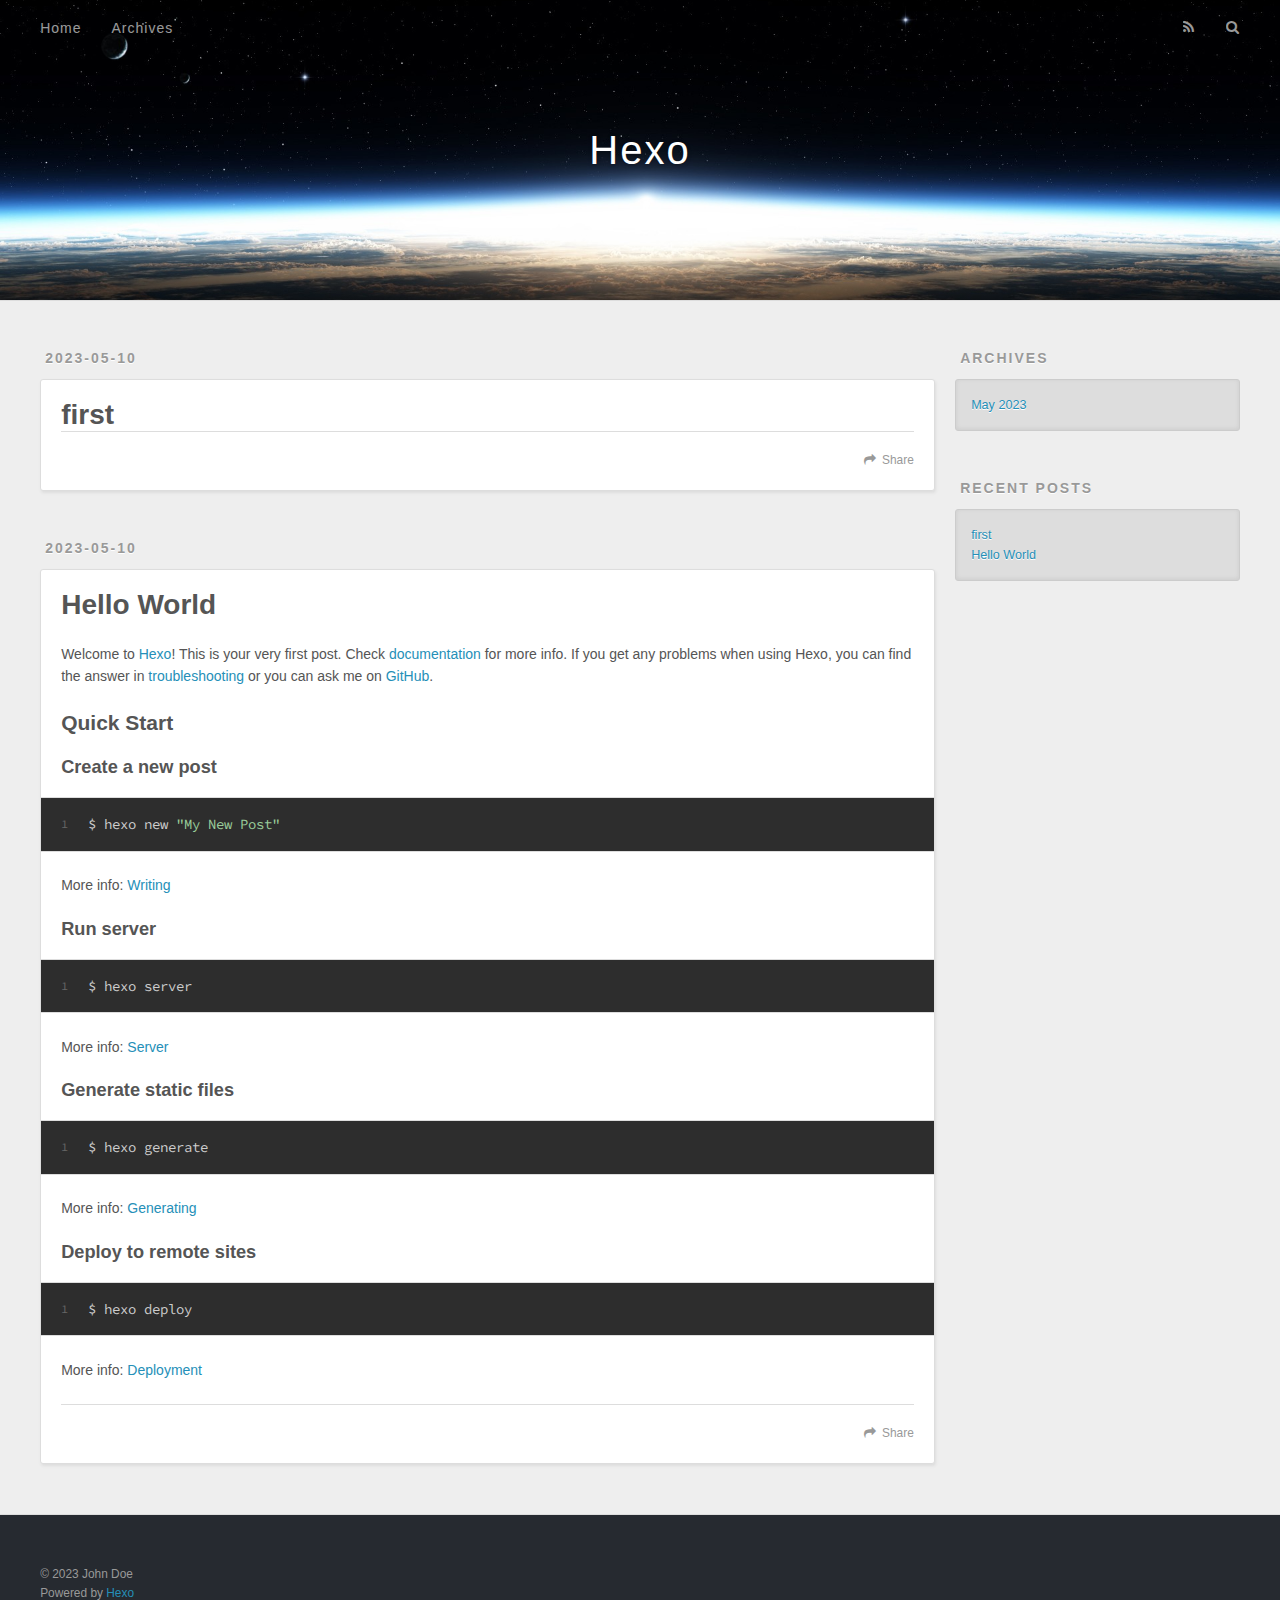
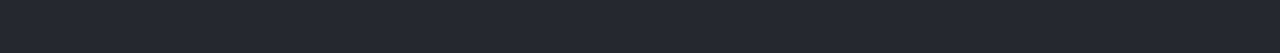
==== index.html @ 3bf1e82a "Site updated: 2023-05-10 11:07:44" ====
<!DOCTYPE html>
<html>
<head>
  <meta charset="utf-8">
  

  
  <title>Hexo</title>
  <meta name="viewport" content="width=device-width, initial-scale=1, maximum-scale=1">
  <meta property="og:type" content="website">
<meta property="og:title" content="Hexo">
<meta property="og:url" content="http://example.com/index.html">
<meta property="og:site_name" content="Hexo">
<meta property="og:locale" content="en_US">
<meta property="article:author" content="John Doe">
<meta name="twitter:card" content="summary">
  
    <link rel="alternate" href="/atom.xml" title="Hexo" type="application/atom+xml">
  
  
    <link rel="icon" href="/favicon.png">
  
  
    <link href="//fonts.googleapis.com/css?family=Source+Code+Pro" rel="stylesheet" type="text/css">
  
  
<link rel="stylesheet" href="/css/style.css">

<meta name="generator" content="Hexo 5.4.2"></head>

<body>
  <div id="container">
    <div id="wrap">
      <header id="header">
  <div id="banner"></div>
  <div id="header-outer" class="outer">
    <div id="header-title" class="inner">
      <h1 id="logo-wrap">
        <a href="/" id="logo">Hexo</a>
      </h1>
      
    </div>
    <div id="header-inner" class="inner">
      <nav id="main-nav">
        <a id="main-nav-toggle" class="nav-icon"></a>
        
          <a class="main-nav-link" href="/">Home</a>
        
          <a class="main-nav-link" href="/archives">Archives</a>
        
      </nav>
      <nav id="sub-nav">
        
          <a id="nav-rss-link" class="nav-icon" href="/atom.xml" title="RSS Feed"></a>
        
        <a id="nav-search-btn" class="nav-icon" title="Search"></a>
      </nav>
      <div id="search-form-wrap">
        <form action="//google.com/search" method="get" accept-charset="UTF-8" class="search-form"><input type="search" name="q" class="search-form-input" placeholder="Search"><button type="submit" class="search-form-submit">&#xF002;</button><input type="hidden" name="sitesearch" value="http://example.com"></form>
      </div>
    </div>
  </div>
</header>
      <div class="outer">
        <section id="main">
  
    <article id="post-first" class="article article-type-post" itemscope itemprop="blogPost">
  <div class="article-meta">
    <a href="/2023/05/10/first/" class="article-date">
  <time datetime="2023-05-10T02:33:00.000Z" itemprop="datePublished">2023-05-10</time>
</a>
    
  </div>
  <div class="article-inner">
    
    
      <header class="article-header">
        
  
    <h1 itemprop="name">
      <a class="article-title" href="/2023/05/10/first/">first</a>
    </h1>
  

      </header>
    
    <div class="article-entry" itemprop="articleBody">
      
        
      
    </div>
    <footer class="article-footer">
      <a data-url="http://example.com/2023/05/10/first/" data-id="clhh4edh00000e4lceqnwepuo" class="article-share-link">Share</a>
      
      
    </footer>
  </div>
  
</article>


  
    <article id="post-hello-world" class="article article-type-post" itemscope itemprop="blogPost">
  <div class="article-meta">
    <a href="/2023/05/10/hello-world/" class="article-date">
  <time datetime="2023-05-10T02:30:45.037Z" itemprop="datePublished">2023-05-10</time>
</a>
    
  </div>
  <div class="article-inner">
    
    
      <header class="article-header">
        
  
    <h1 itemprop="name">
      <a class="article-title" href="/2023/05/10/hello-world/">Hello World</a>
    </h1>
  

      </header>
    
    <div class="article-entry" itemprop="articleBody">
      
        <p>Welcome to <a target="_blank" rel="noopener" href="https://hexo.io/">Hexo</a>! This is your very first post. Check <a target="_blank" rel="noopener" href="https://hexo.io/docs/">documentation</a> for more info. If you get any problems when using Hexo, you can find the answer in <a target="_blank" rel="noopener" href="https://hexo.io/docs/troubleshooting.html">troubleshooting</a> or you can ask me on <a target="_blank" rel="noopener" href="https://github.com/hexojs/hexo/issues">GitHub</a>.</p>
<h2 id="Quick-Start"><a href="#Quick-Start" class="headerlink" title="Quick Start"></a>Quick Start</h2><h3 id="Create-a-new-post"><a href="#Create-a-new-post" class="headerlink" title="Create a new post"></a>Create a new post</h3><figure class="highlight bash"><table><tr><td class="gutter"><pre><span class="line">1</span><br></pre></td><td class="code"><pre><span class="line">$ hexo new <span class="string">&quot;My New Post&quot;</span></span><br></pre></td></tr></table></figure>

<p>More info: <a target="_blank" rel="noopener" href="https://hexo.io/docs/writing.html">Writing</a></p>
<h3 id="Run-server"><a href="#Run-server" class="headerlink" title="Run server"></a>Run server</h3><figure class="highlight bash"><table><tr><td class="gutter"><pre><span class="line">1</span><br></pre></td><td class="code"><pre><span class="line">$ hexo server</span><br></pre></td></tr></table></figure>

<p>More info: <a target="_blank" rel="noopener" href="https://hexo.io/docs/server.html">Server</a></p>
<h3 id="Generate-static-files"><a href="#Generate-static-files" class="headerlink" title="Generate static files"></a>Generate static files</h3><figure class="highlight bash"><table><tr><td class="gutter"><pre><span class="line">1</span><br></pre></td><td class="code"><pre><span class="line">$ hexo generate</span><br></pre></td></tr></table></figure>

<p>More info: <a target="_blank" rel="noopener" href="https://hexo.io/docs/generating.html">Generating</a></p>
<h3 id="Deploy-to-remote-sites"><a href="#Deploy-to-remote-sites" class="headerlink" title="Deploy to remote sites"></a>Deploy to remote sites</h3><figure class="highlight bash"><table><tr><td class="gutter"><pre><span class="line">1</span><br></pre></td><td class="code"><pre><span class="line">$ hexo deploy</span><br></pre></td></tr></table></figure>

<p>More info: <a target="_blank" rel="noopener" href="https://hexo.io/docs/one-command-deployment.html">Deployment</a></p>

      
    </div>
    <footer class="article-footer">
      <a data-url="http://example.com/2023/05/10/hello-world/" data-id="clhh4edh80001e4lcgujsd6kn" class="article-share-link">Share</a>
      
      
    </footer>
  </div>
  
</article>


  


</section>
        
          <aside id="sidebar">
  
    

  
    

  
    
  
    
  <div class="widget-wrap">
    <h3 class="widget-title">Archives</h3>
    <div class="widget">
      <ul class="archive-list"><li class="archive-list-item"><a class="archive-list-link" href="/archives/2023/05/">May 2023</a></li></ul>
    </div>
  </div>


  
    
  <div class="widget-wrap">
    <h3 class="widget-title">Recent Posts</h3>
    <div class="widget">
      <ul>
        
          <li>
            <a href="/2023/05/10/first/">first</a>
          </li>
        
          <li>
            <a href="/2023/05/10/hello-world/">Hello World</a>
          </li>
        
      </ul>
    </div>
  </div>

  
</aside>
        
      </div>
      <footer id="footer">
  
  <div class="outer">
    <div id="footer-info" class="inner">
      &copy; 2023 John Doe<br>
      Powered by <a href="http://hexo.io/" target="_blank">Hexo</a>
    </div>
  </div>
</footer>
    </div>
    <nav id="mobile-nav">
  
    <a href="/" class="mobile-nav-link">Home</a>
  
    <a href="/archives" class="mobile-nav-link">Archives</a>
  
</nav>
    

<script src="//ajax.googleapis.com/ajax/libs/jquery/2.0.3/jquery.min.js"></script>


  
<link rel="stylesheet" href="/fancybox/jquery.fancybox.css">

  
<script src="/fancybox/jquery.fancybox.pack.js"></script>




<script src="/js/script.js"></script>




  </div>
</body>
</html>
---- css/style.css ----
body {
  width: 100%;
}
body:before,
body:after {
  content: "";
  display: table;
}
body:after {
  clear: both;
}
html,
body,
div,
span,
applet,
object,
iframe,
h1,
h2,
h3,
h4,
h5,
h6,
p,
blockquote,
pre,
a,
abbr,
acronym,
address,
big,
cite,
code,
del,
dfn,
em,
img,
ins,
kbd,
q,
s,
samp,
small,
strike,
strong,
sub,
sup,
tt,
var,
dl,
dt,
dd,
ol,
ul,
li,
fieldset,
form,
label,
legend,
table,
caption,
tbody,
tfoot,
thead,
tr,
th,
td {
  margin: 0;
  padding: 0;
  border: 0;
  outline: 0;
  font-weight: inherit;
  font-style: inherit;
  font-family: inherit;
  font-size: 100%;
  vertical-align: baseline;
}
body {
  line-height: 1;
  color: #000;
  background: #fff;
}
ol,
ul {
  list-style: none;
}
table {
  border-collapse: separate;
  border-spacing: 0;
  vertical-align: middle;
}
caption,
th,
td {
  text-align: left;
  font-weight: normal;
  vertical-align: middle;
}
a img {
  border: none;
}
input,
button {
  margin: 0;
  padding: 0;
}
input::-moz-focus-inner,
button::-moz-focus-inner {
  border: 0;
  padding: 0;
}
@font-face {
  font-family: FontAwesome;
  font-style: normal;
  font-weight: normal;
  src: url("fonts/fontawesome-webfont.eot?v=#4.0.3");
  src: url("fonts/fontawesome-webfont.eot?#iefix&v=#4.0.3") format("embedded-opentype"), url("fonts/fontawesome-webfont.woff?v=#4.0.3") format("woff"), url("fonts/fontawesome-webfont.ttf?v=#4.0.3") format("truetype"), url("fonts/fontawesome-webfont.svg#fontawesomeregular?v=#4.0.3") format("svg");
}
html,
body,
#container {
  height: 100%;
}
body {
  background: #eee;
  font: 14px -apple-system, BlinkMacSystemFont, "Segoe UI", "Roboto", "Oxygen", "Ubuntu", "Cantarell", "Fira Sans", "Droid Sans", "Helvetica Neue", sans-serif;
  -webkit-text-size-adjust: 100%;
}
.outer {
  max-width: 1220px;
  margin: 0 auto;
  padding: 0 20px;
}
.outer:before,
.outer:after {
  content: "";
  display: table;
}
.outer:after {
  clear: both;
}
.inner {
  display: inline;
  float: left;
  width: 98.33333333333333%;
  margin: 0 0.833333333333333%;
}
.left,
.alignleft {
  float: left;
}
.right,
.alignright {
  float: right;
}
.clear {
  clear: both;
}
#container {
  position: relative;
}
.mobile-nav-on {
  overflow: hidden;
}
#wrap {
  height: 100%;
  width: 100%;
  position: absolute;
  top: 0;
  left: 0;
  -webkit-transition: 0.2s ease-out;
  -moz-transition: 0.2s ease-out;
  -ms-transition: 0.2s ease-out;
  transition: 0.2s ease-out;
  z-index: 1;
  background: #eee;
}
.mobile-nav-on #wrap {
  left: 280px;
}
@media screen and (min-width: 768px) {
  #main {
    display: inline;
    float: left;
    width: 73.33333333333333%;
    margin: 0 0.833333333333333%;
  }
}
.article-date,
.article-category-link,
.archive-year,
.widget-title {
  text-decoration: none;
  text-transform: uppercase;
  letter-spacing: 2px;
  color: #999;
  margin-bottom: 1em;
  margin-left: 5px;
  line-height: 1em;
  text-shadow: 0 1px #fff;
  font-weight: bold;
}
.article-inner,
.archive-article-inner {
  background: #fff;
  -webkit-box-shadow: 1px 2px 3px #ddd;
  box-shadow: 1px 2px 3px #ddd;
  border: 1px solid #ddd;
  border-radius: 3px;
}
.article-entry h1,
.widget h1 {
  font-size: 2em;
}
.article-entry h2,
.widget h2 {
  font-size: 1.5em;
}
.article-entry h3,
.widget h3 {
  font-size: 1.3em;
}
.article-entry h4,
.widget h4 {
  font-size: 1.2em;
}
.article-entry h5,
.widget h5 {
  font-size: 1em;
}
.article-entry h6,
.widget h6 {
  font-size: 1em;
  color: #999;
}
.article-entry hr,
.widget hr {
  border: 1px dashed #ddd;
}
.article-entry strong,
.widget strong {
  font-weight: bold;
}
.article-entry em,
.widget em,
.article-entry cite,
.widget cite {
  font-style: italic;
}
.article-entry sup,
.widget sup,
.article-entry sub,
.widget sub {
  font-size: 0.75em;
  line-height: 0;
  position: relative;
  vertical-align: baseline;
}
.article-entry sup,
.widget sup {
  top: -0.5em;
}
.article-entry sub,
.widget sub {
  bottom: -0.2em;
}
.article-entry small,
.widget small {
  font-size: 0.85em;
}
.article-entry acronym,
.widget acronym,
.article-entry abbr,
.widget abbr {
  border-bottom: 1px dotted;
}
.article-entry ul,
.widget ul,
.article-entry ol,
.widget ol,
.article-entry dl,
.widget dl {
  margin: 0 20px;
  line-height: 1.6em;
}
.article-entry ul ul,
.widget ul ul,
.article-entry ol ul,
.widget ol ul,
.article-entry ul ol,
.widget ul ol,
.article-entry ol ol,
.widget ol ol {
  margin-top: 0;
  margin-bottom: 0;
}
.article-entry ul,
.widget ul {
  list-style: disc;
}
.article-entry ol,
.widget ol {
  list-style: decimal;
}
.article-entry dt,
.widget dt {
  font-weight: bold;
}
#header {
  height: 300px;
  position: relative;
  border-bottom: 1px solid #ddd;
}
#header:before,
#header:after {
  content: "";
  position: absolute;
  left: 0;
  right: 0;
  height: 40px;
}
#header:before {
  top: 0;
  background: -webkit-linear-gradient(rgba(0,0,0,0.2), transparent);
  background: -moz-linear-gradient(rgba(0,0,0,0.2), transparent);
  background: -ms-linear-gradient(rgba(0,0,0,0.2), transparent);
  background: linear-gradient(rgba(0,0,0,0.2), transparent);
}
#header:after {
  bottom: 0;
  background: -webkit-linear-gradient(transparent, rgba(0,0,0,0.2));
  background: -moz-linear-gradient(transparent, rgba(0,0,0,0.2));
  background: -ms-linear-gradient(transparent, rgba(0,0,0,0.2));
  background: linear-gradient(transparent, rgba(0,0,0,0.2));
}
#header-outer {
  height: 100%;
  position: relative;
}
#header-inner {
  position: relative;
  overflow: hidden;
}
#banner {
  position: absolute;
  top: 0;
  left: 0;
  width: 100%;
  height: 100%;
  background: url("images/banner.jpg") center #000;
  background-size: cover;
  z-index: -1;
}
#header-title {
  text-align: center;
  height: 40px;
  position: absolute;
  top: 50%;
  left: 0;
  margin-top: -20px;
}
#logo,
#subtitle {
  text-decoration: none;
  color: #fff;
  font-weight: 300;
  text-shadow: 0 1px 4px rgba(0,0,0,0.3);
}
#logo {
  font-size: 40px;
  line-height: 40px;
  letter-spacing: 2px;
}
#subtitle {
  font-size: 16px;
  line-height: 16px;
  letter-spacing: 1px;
}
#subtitle-wrap {
  margin-top: 16px;
}
#main-nav {
  float: left;
  margin-left: -15px;
}
.nav-icon,
.main-nav-link {
  float: left;
  color: #fff;
  opacity: 0.6;
  text-decoration: none;
  text-shadow: 0 1px rgba(0,0,0,0.2);
  -webkit-transition: opacity 0.2s;
  -moz-transition: opacity 0.2s;
  -ms-transition: opacity 0.2s;
  transition: opacity 0.2s;
  display: block;
  padding: 20px 15px;
}
.nav-icon:hover,
.main-nav-link:hover {
  opacity: 1;
}
.nav-icon {
  font-family: FontAwesome;
  text-align: center;
  font-size: 14px;
  width: 14px;
  height: 14px;
  padding: 20px 15px;
  position: relative;
  cursor: pointer;
}
.main-nav-link {
  font-weight: 300;
  letter-spacing: 1px;
}
@media screen and (max-width: 479px) {
  .main-nav-link {
    display: none;
  }
}
#main-nav-toggle {
  display: none;
}
#main-nav-toggle:before {
  content: "\f0c9";
}
@media screen and (max-width: 479px) {
  #main-nav-toggle {
    display: block;
  }
}
#sub-nav {
  float: right;
  margin-right: -15px;
}
#nav-rss-link:before {
  content: "\f09e";
}
#nav-search-btn:before {
  content: "\f002";
}
#search-form-wrap {
  position: absolute;
  top: 15px;
  width: 150px;
  height: 30px;
  right: -150px;
  opacity: 0;
  -webkit-transition: 0.2s ease-out;
  -moz-transition: 0.2s ease-out;
  -ms-transition: 0.2s ease-out;
  transition: 0.2s ease-out;
}
#search-form-wrap.on {
  opacity: 1;
  right: 0;
}
@media screen and (max-width: 479px) {
  #search-form-wrap {
    width: 100%;
    right: -100%;
  }
}
.search-form {
  position: absolute;
  top: 0;
  left: 0;
  right: 0;
  background: #fff;
  padding: 5px 15px;
  border-radius: 15px;
  -webkit-box-shadow: 0 0 10px rgba(0,0,0,0.3);
  box-shadow: 0 0 10px rgba(0,0,0,0.3);
}
.search-form-input {
  border: none;
  background: none;
  color: #555;
  width: 100%;
  font: 13px -apple-system, BlinkMacSystemFont, "Segoe UI", "Roboto", "Oxygen", "Ubuntu", "Cantarell", "Fira Sans", "Droid Sans", "Helvetica Neue", sans-serif;
  outline: none;
}
.search-form-input::-webkit-search-results-decoration,
.search-form-input::-webkit-search-cancel-button {
  -webkit-appearance: none;
}
.search-form-submit {
  position: absolute;
  top: 50%;
  right: 10px;
  margin-top: -7px;
  font: 13px FontAwesome;
  border: none;
  background: none;
  color: #bbb;
  cursor: pointer;
}
.search-form-submit:hover,
.search-form-submit:focus {
  color: #777;
}
.article {
  margin: 50px 0;
}
.article-inner {
  overflow: hidden;
}
.article-meta:before,
.article-meta:after {
  content: "";
  display: table;
}
.article-meta:after {
  clear: both;
}
.article-date {
  float: left;
}
.article-category {
  float: left;
  line-height: 1em;
  color: #ccc;
  text-shadow: 0 1px #fff;
  margin-left: 8px;
}
.article-category:before {
  content: "\2022";
}
.article-category-link {
  margin: 0 12px 1em;
}
.article-header {
  padding: 20px 20px 0;
}
.article-title {
  text-decoration: none;
  font-size: 2em;
  font-weight: bold;
  color: #555;
  line-height: 1.1em;
  -webkit-transition: color 0.2s;
  -moz-transition: color 0.2s;
  -ms-transition: color 0.2s;
  transition: color 0.2s;
}
a.article-title:hover {
  color: #258fb8;
}
.article-entry {
  color: #555;
  padding: 0 20px;
}
.article-entry:before,
.article-entry:after {
  content: "";
  display: table;
}
.article-entry:after {
  clear: both;
}
.article-entry p,
.article-entry table {
  line-height: 1.6em;
  margin: 1.6em 0;
}
.article-entry h1,
.article-entry h2,
.article-entry h3,
.article-entry h4,
.article-entry h5,
.article-entry h6 {
  font-weight: bold;
}
.article-entry h1,
.article-entry h2,
.article-entry h3,
.article-entry h4,
.article-entry h5,
.article-entry h6 {
  line-height: 1.1em;
  margin: 1.1em 0;
}
.article-entry a {
  color: #258fb8;
  text-decoration: none;
}
.article-entry a:hover {
  text-decoration: underline;
}
.article-entry ul,
.article-entry ol,
.article-entry dl {
  margin-top: 1.6em;
  margin-bottom: 1.6em;
}
.article-entry img,
.article-entry video {
  max-width: 100%;
  height: auto;
  display: block;
  margin: auto;
}
.article-entry iframe {
  border: none;
}
.article-entry table {
  width: 100%;
  border-collapse: collapse;
  border-spacing: 0;
}
.article-entry th {
  font-weight: bold;
  border-bottom: 3px solid #ddd;
  padding-bottom: 0.5em;
}
.article-entry td {
  border-bottom: 1px solid #ddd;
  padding: 10px 0;
}
.article-entry blockquote {
  font-family: Georgia, "Times New Roman", serif;
  font-size: 1.4em;
  margin: 1.6em 20px;
  text-align: center;
}
.article-entry blockquote footer {
  font-size: 14px;
  margin: 1.6em 0;
  font-family: -apple-system, BlinkMacSystemFont, "Segoe UI", "Roboto", "Oxygen", "Ubuntu", "Cantarell", "Fira Sans", "Droid Sans", "Helvetica Neue", sans-serif;
}
.article-entry blockquote footer cite:before {
  content: "—";
  padding: 0 0.5em;
}
.article-entry .pullquote {
  text-align: left;
  width: 45%;
  margin: 0;
}
.article-entry .pullquote.left {
  margin-left: 0.5em;
  margin-right: 1em;
}
.article-entry .pullquote.right {
  margin-right: 0.5em;
  margin-left: 1em;
}
.article-entry .caption {
  color: #999;
  display: block;
  font-size: 0.9em;
  margin-top: 0.5em;
  position: relative;
  text-align: center;
}
.article-entry .video-container {
  position: relative;
  padding-top: 56.25%;
  height: 0;
  overflow: hidden;
}
.article-entry .video-container iframe,
.article-entry .video-container object,
.article-entry .video-container embed {
  position: absolute;
  top: 0;
  left: 0;
  width: 100%;
  height: 100%;
  margin-top: 0;
}
.article-more-link a {
  display: inline-block;
  line-height: 1em;
  padding: 6px 15px;
  border-radius: 15px;
  background: #eee;
  color: #999;
  text-shadow: 0 1px #fff;
  text-decoration: none;
}
.article-more-link a:hover {
  background: #258fb8;
  color: #fff;
  text-decoration: none;
  text-shadow: 0 1px #1e7293;
}
.article-footer {
  font-size: 0.85em;
  line-height: 1.6em;
  border-top: 1px solid #ddd;
  padding-top: 1.6em;
  margin: 0 20px 20px;
}
.article-footer:before,
.article-footer:after {
  content: "";
  display: table;
}
.article-footer:after {
  clear: both;
}
.article-footer a {
  color: #999;
  text-decoration: none;
}
.article-footer a:hover {
  color: #555;
}
.article-tag-list-item {
  float: left;
  margin-right: 10px;
}
.article-tag-list-link:before {
  content: "#";
}
.article-comment-link {
  float: right;
}
.article-comment-link:before {
  content: "\f075";
  font-family: FontAwesome;
  padding-right: 8px;
}
.article-share-link {
  cursor: pointer;
  float: right;
  margin-left: 20px;
}
.article-share-link:before {
  content: "\f064";
  font-family: FontAwesome;
  padding-right: 6px;
}
#article-nav {
  position: relative;
}
#article-nav:before,
#article-nav:after {
  content: "";
  display: table;
}
#article-nav:after {
  clear: both;
}
@media screen and (min-width: 768px) {
  #article-nav {
    margin: 50px 0;
  }
  #article-nav:before {
    width: 8px;
    height: 8px;
    position: absolute;
    top: 50%;
    left: 50%;
    margin-top: -4px;
    margin-left: -4px;
    content: "";
    border-radius: 50%;
    background: #ddd;
    -webkit-box-shadow: 0 1px 2px #fff;
    box-shadow: 0 1px 2px #fff;
  }
}
.article-nav-link-wrap {
  text-decoration: none;
  text-shadow: 0 1px #fff;
  color: #999;
  -webkit-box-sizing: border-box;
  -moz-box-sizing: border-box;
  box-sizing: border-box;
  margin-top: 50px;
  text-align: center;
  display: block;
}
.article-nav-link-wrap:hover {
  color: #555;
}
@media screen and (min-width: 768px) {
  .article-nav-link-wrap {
    width: 50%;
    margin-top: 0;
  }
}
@media screen and (min-width: 768px) {
  #article-nav-newer {
    float: left;
    text-align: right;
    padding-right: 20px;
  }
}
@media screen and (min-width: 768px) {
  #article-nav-older {
    float: right;
    text-align: left;
    padding-left: 20px;
  }
}
.article-nav-caption {
  text-transform: uppercase;
  letter-spacing: 2px;
  color: #ddd;
  line-height: 1em;
  font-weight: bold;
}
#article-nav-newer .article-nav-caption {
  margin-right: -2px;
}
.article-nav-title {
  font-size: 0.85em;
  line-height: 1.6em;
  margin-top: 0.5em;
}
.article-share-box {
  position: absolute;
  display: none;
  background: #fff;
  -webkit-box-shadow: 1px 2px 10px rgba(0,0,0,0.2);
  box-shadow: 1px 2px 10px rgba(0,0,0,0.2);
  border-radius: 3px;
  margin-left: -145px;
  overflow: hidden;
  z-index: 1;
}
.article-share-box.on {
  display: block;
}
.article-share-input {
  width: 100%;
  background: none;
  -webkit-box-sizing: border-box;
  -moz-box-sizing: border-box;
  box-sizing: border-box;
  font: 14px -apple-system, BlinkMacSystemFont, "Segoe UI", "Roboto", "Oxygen", "Ubuntu", "Cantarell", "Fira Sans", "Droid Sans", "Helvetica Neue", sans-serif;
  padding: 0 15px;
  color: #555;
  outline: none;
  border: 1px solid #ddd;
  border-radius: 3px 3px 0 0;
  height: 36px;
  line-height: 36px;
}
.article-share-links {
  background: #eee;
}
.article-share-links:before,
.article-share-links:after {
  content: "";
  display: table;
}
.article-share-links:after {
  clear: both;
}
.article-share-twitter,
.article-share-facebook,
.article-share-pinterest,
.article-share-google {
  width: 50px;
  height: 36px;
  display: block;
  float: left;
  position: relative;
  color: #999;
  text-shadow: 0 1px #fff;
}
.article-share-twitter:before,
.article-share-facebook:before,
.article-share-pinterest:before,
.article-share-google:before {
  font-size: 20px;
  font-family: FontAwesome;
  width: 20px;
  height: 20px;
  position: absolute;
  top: 50%;
  left: 50%;
  margin-top: -10px;
  margin-left: -10px;
  text-align: center;
}
.article-share-twitter:hover,
.article-share-facebook:hover,
.article-share-pinterest:hover,
.article-share-google:hover {
  color: #fff;
}
.article-share-twitter:before {
  content: "\f099";
}
.article-share-twitter:hover {
  background: #00aced;
  text-shadow: 0 1px #008abe;
}
.article-share-facebook:before {
  content: "\f09a";
}
.article-share-facebook:hover {
  background: #3b5998;
  text-shadow: 0 1px #2f477a;
}
.article-share-pinterest:before {
  content: "\f0d2";
}
.article-share-pinterest:hover {
  background: #cb2027;
  text-shadow: 0 1px #a21a1f;
}
.article-share-google:before {
  content: "\f0d5";
}
.article-share-google:hover {
  background: #dd4b39;
  text-shadow: 0 1px #be3221;
}
.article-gallery {
  background: #000;
  position: relative;
}
.article-gallery-photos {
  position: relative;
  overflow: hidden;
}
.article-gallery-img {
  display: none;
  max-width: 100%;
}
.article-gallery-img:first-child {
  display: block;
}
.article-gallery-img.loaded {
  position: absolute;
  display: block;
}
.article-gallery-img img {
  display: block;
  max-width: 100%;
  margin: 0 auto;
}
#comments {
  background: #fff;
  -webkit-box-shadow: 1px 2px 3px #ddd;
  box-shadow: 1px 2px 3px #ddd;
  padding: 20px;
  border: 1px solid #ddd;
  border-radius: 3px;
  margin: 50px 0;
}
#comments a {
  color: #258fb8;
}
.archives-wrap {
  margin: 50px 0;
}
.archives:before,
.archives:after {
  content: "";
  display: table;
}
.archives:after {
  clear: both;
}
.archive-year-wrap {
  margin-bottom: 1em;
}
.archives {
  -webkit-column-gap: 10px;
  -moz-column-gap: 10px;
  column-gap: 10px;
}
@media screen and (min-width: 480px) and (max-width: 767px) {
  .archives {
    -webkit-column-count: 2;
    -moz-column-count: 2;
    column-count: 2;
  }
}
@media screen and (min-width: 768px) {
  .archives {
    -webkit-column-count: 3;
    -moz-column-count: 3;
    column-count: 3;
  }
}
.archive-article {
  -webkit-column-break-inside: avoid;
  page-break-inside: avoid;
  overflow: hidden;
  break-inside: avoid-column;
}
.archive-article-inner {
  padding: 10px;
  margin-bottom: 15px;
}
.archive-article-title {
  text-decoration: none;
  font-weight: bold;
  color: #555;
  -webkit-transition: color 0.2s;
  -moz-transition: color 0.2s;
  -ms-transition: color 0.2s;
  transition: color 0.2s;
  line-height: 1.6em;
}
.archive-article-title:hover {
  color: #258fb8;
}
.archive-article-footer {
  margin-top: 1em;
}
.archive-article-date {
  color: #999;
  text-decoration: none;
  font-size: 0.85em;
  line-height: 1em;
  margin-bottom: 0.5em;
  display: block;
}
#page-nav {
  margin: 50px auto;
  background: #fff;
  -webkit-box-shadow: 1px 2px 3px #ddd;
  box-shadow: 1px 2px 3px #ddd;
  border: 1px solid #ddd;
  border-radius: 3px;
  text-align: center;
  color: #999;
  overflow: hidden;
}
#page-nav:before,
#page-nav:after {
  content: "";
  display: table;
}
#page-nav:after {
  clear: both;
}
#page-nav a,
#page-nav span {
  padding: 10px 20px;
  line-height: 1;
  height: 2ex;
}
#page-nav a {
  color: #999;
  text-decoration: none;
}
#page-nav a:hover {
  background: #999;
  color: #fff;
}
#page-nav .prev {
  float: left;
}
#page-nav .next {
  float: right;
}
#page-nav .page-number {
  display: inline-block;
}
@media screen and (max-width: 479px) {
  #page-nav .page-number {
    display: none;
  }
}
#page-nav .current {
  color: #555;
  font-weight: bold;
}
#page-nav .space {
  color: #ddd;
}
#footer {
  background: #262a30;
  padding: 50px 0;
  border-top: 1px solid #ddd;
  color: #999;
}
#footer a {
  color: #258fb8;
  text-decoration: none;
}
#footer a:hover {
  text-decoration: underline;
}
#footer-info {
  line-height: 1.6em;
  font-size: 0.85em;
}
.article-entry pre,
.article-entry .highlight {
  background: #2d2d2d;
  margin: 0 -20px;
  padding: 15px 20px;
  border-style: solid;
  border-color: #ddd;
  border-width: 1px 0;
  overflow: auto;
  color: #ccc;
  line-height: 22.400000000000002px;
}
.article-entry .highlight .gutter pre,
.article-entry .gist .gist-file .gist-data .line-numbers {
  color: #666;
  font-size: 0.85em;
}
.article-entry pre,
.article-entry code {
  font-family: "Source Code Pro", Consolas, Monaco, Menlo, Consolas, monospace;
}
.article-entry code {
  background: #eee;
  text-shadow: 0 1px #fff;
  padding: 0 0.3em;
}
.article-entry pre code {
  background: none;
  text-shadow: none;
  padding: 0;
}
.article-entry .highlight pre {
  border: none;
  margin: 0;
  padding: 0;
}
.article-entry .highlight table {
  margin: 0;
  width: auto;
}
.article-entry .highlight td {
  border: none;
  padding: 0;
}
.article-entry .highlight figcaption {
  font-size: 0.85em;
  color: #999;
  line-height: 1em;
  margin-bottom: 1em;
}
.article-entry .highlight figcaption:before,
.article-entry .highlight figcaption:after {
  content: "";
  display: table;
}
.article-entry .highlight figcaption:after {
  clear: both;
}
.article-entry .highlight figcaption a {
  float: right;
}
.article-entry .highlight .gutter pre {
  text-align: right;
  padding-right: 20px;
}
.article-entry .highlight .line {
  height: 22.400000000000002px;
}
.article-entry .highlight .line.marked {
  background: #515151;
}
.article-entry .gist {
  margin: 0 -20px;
  border-style: solid;
  border-color: #ddd;
  border-width: 1px 0;
  background: #2d2d2d;
  padding: 15px 20px 15px 0;
}
.article-entry .gist .gist-file {
  border: none;
  font-family: "Source Code Pro", Consolas, Monaco, Menlo, Consolas, monospace;
  margin: 0;
}
.article-entry .gist .gist-file .gist-data {
  background: none;
  border: none;
}
.article-entry .gist .gist-file .gist-data .line-numbers {
  background: none;
  border: none;
  padding: 0 20px 0 0;
}
.article-entry .gist .gist-file .gist-data .line-data {
  padding: 0 !important;
}
.article-entry .gist .gist-file .highlight {
  margin: 0;
  padding: 0;
  border: none;
}
.article-entry .gist .gist-file .gist-meta {
  background: #2d2d2d;
  color: #999;
  font: 0.85em -apple-system, BlinkMacSystemFont, "Segoe UI", "Roboto", "Oxygen", "Ubuntu", "Cantarell", "Fira Sans", "Droid Sans", "Helvetica Neue", sans-serif;
  text-shadow: 0 0;
  padding: 0;
  margin-top: 1em;
  margin-left: 20px;
}
.article-entry .gist .gist-file .gist-meta a {
  color: #258fb8;
  font-weight: normal;
}
.article-entry .gist .gist-file .gist-meta a:hover {
  text-decoration: underline;
}
pre .comment,
pre .title {
  color: #999;
}
pre .variable,
pre .attribute,
pre .tag,
pre .regexp,
pre .ruby .constant,
pre .xml .tag .title,
pre .xml .pi,
pre .xml .doctype,
pre .html .doctype,
pre .css .id,
pre .css .class,
pre .css .pseudo {
  color: #f2777a;
}
pre .number,
pre .preprocessor,
pre .built_in,
pre .literal,
pre .params,
pre .constant {
  color: #f99157;
}
pre .class,
pre .ruby .class .title,
pre .css .rules .attribute {
  color: #9c9;
}
pre .string,
pre .value,
pre .inheritance,
pre .header,
pre .ruby .symbol,
pre .xml .cdata {
  color: #9c9;
}
pre .css .hexcolor {
  color: #6cc;
}
pre .function,
pre .python .decorator,
pre .python .title,
pre .ruby .function .title,
pre .ruby .title .keyword,
pre .perl .sub,
pre .javascript .title,
pre .coffeescript .title {
  color: #69c;
}
pre .keyword,
pre .javascript .function {
  color: #c9c;
}
@media screen and (max-width: 479px) {
  #mobile-nav {
    position: absolute;
    top: 0;
    left: 0;
    width: 280px;
    height: 100%;
    background: #191919;
    border-right: 1px solid #fff;
  }
}
@media screen and (max-width: 479px) {
  .mobile-nav-link {
    display: block;
    color: #999;
    text-decoration: none;
    padding: 15px 20px;
    font-weight: bold;
  }
  .mobile-nav-link:hover {
    color: #fff;
  }
}
@media screen and (min-width: 768px) {
  #sidebar {
    display: inline;
    float: left;
    width: 23.333333333333332%;
    margin: 0 0.833333333333333%;
  }
}
.widget-wrap {
  margin: 50px 0;
}
.widget {
  color: #777;
  text-shadow: 0 1px #fff;
  background: #ddd;
  -webkit-box-shadow: 0 -1px 4px #ccc inset;
  box-shadow: 0 -1px 4px #ccc inset;
  border: 1px solid #ccc;
  padding: 15px;
  border-radius: 3px;
}
.widget a {
  color: #258fb8;
  text-decoration: none;
}
.widget a:hover {
  text-decoration: underline;
}
.widget ul ul,
.widget ol ul,
.widget dl ul,
.widget ul ol,
.widget ol ol,
.widget dl ol,
.widget ul dl,
.widget ol dl,
.widget dl dl {
  margin-left: 15px;
  list-style: disc;
}
.widget {
  line-height: 1.6em;
  word-wrap: break-word;
  font-size: 0.9em;
}
.widget ul,
.widget ol {
  list-style: none;
  margin: 0;
}
.widget ul ul,
.widget ol ul,
.widget ul ol,
.widget ol ol {
  margin: 0 20px;
}
.widget ul ul,
.widget ol ul {
  list-style: disc;
}
.widget ul ol,
.widget ol ol {
  list-style: decimal;
}
.category-list-count,
.tag-list-count,
.archive-list-count {
  padding-left: 5px;
  color: #999;
  font-size: 0.85em;
}
.category-list-count:before,
.tag-list-count:before,
.archive-list-count:before {
  content: "(";
}
.category-list-count:after,
.tag-list-count:after,
.archive-list-count:after {
  content: ")";
}
.tagcloud a {
  margin-right: 5px;
  display: inline-block;
}
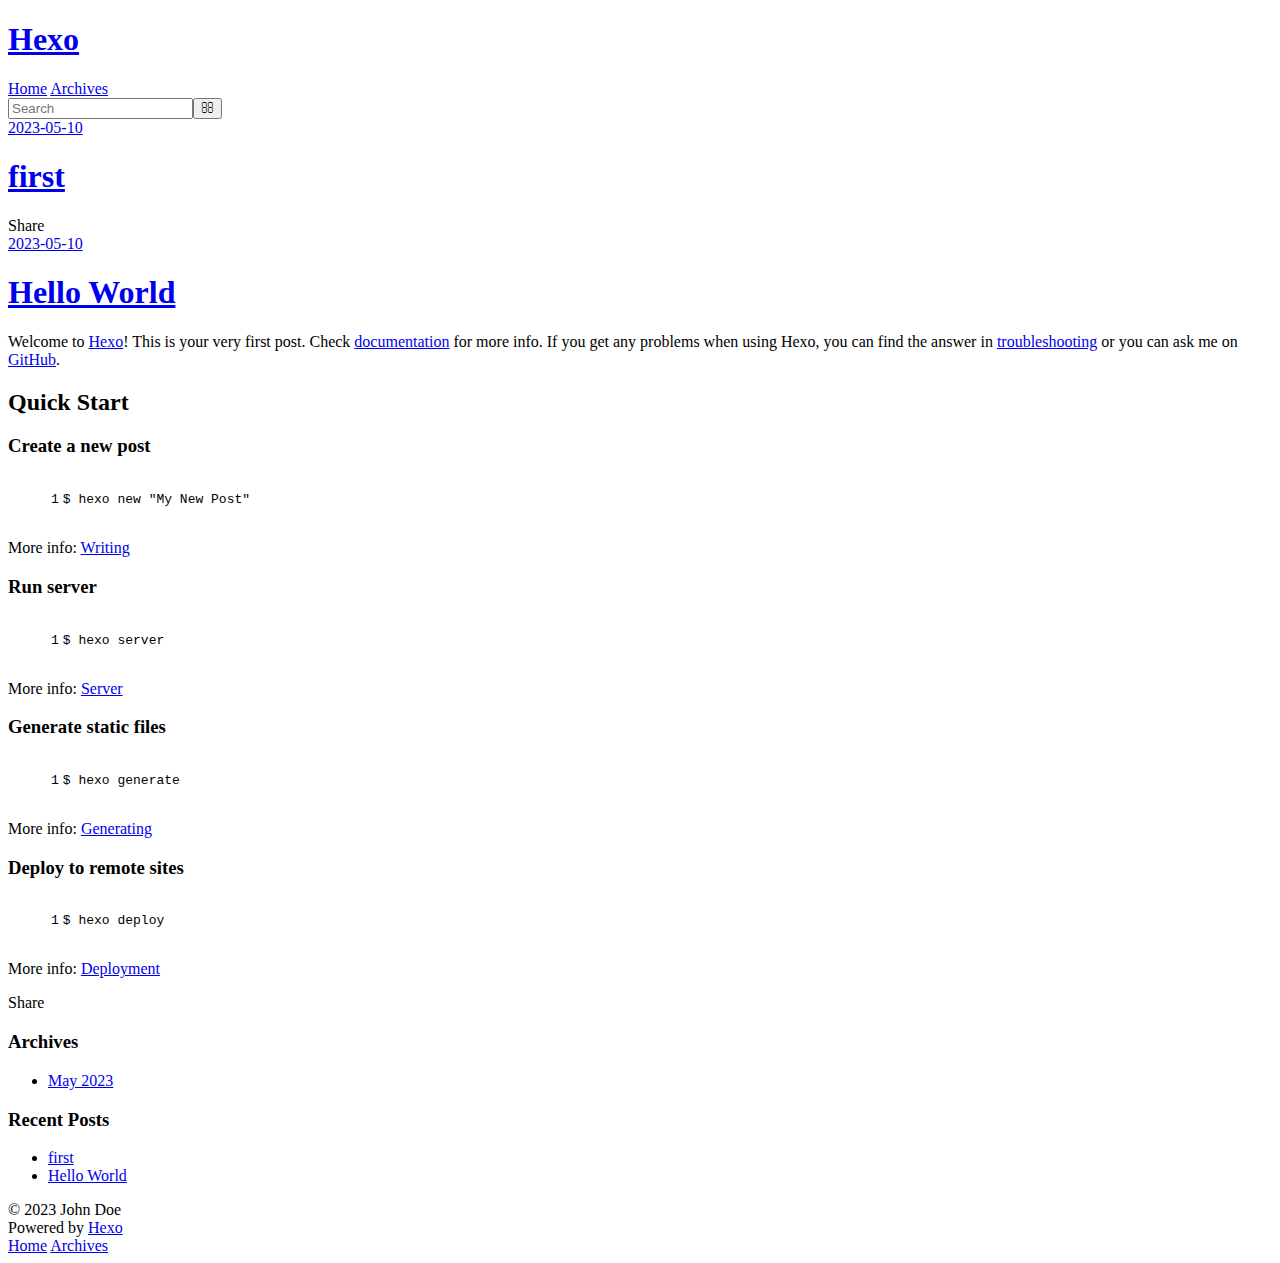
==== commit a0f29d15: "Site updated: 2023-05-10 11:17:02" ====
--- a/index.html
+++ b/index.html
@@ -9,13 +9,13 @@
   <meta name="viewport" content="width=device-width, initial-scale=1, maximum-scale=1">
   <meta property="og:type" content="website">
 <meta property="og:title" content="Hexo">
-<meta property="og:url" content="http://example.com/index.html">
+<meta property="og:url" content="https://35000ft.github.io/myblog/index.html">
 <meta property="og:site_name" content="Hexo">
 <meta property="og:locale" content="en_US">
 <meta property="article:author" content="John Doe">
 <meta name="twitter:card" content="summary">
   
-    <link rel="alternate" href="/atom.xml" title="Hexo" type="application/atom+xml">
+    <link rel="alternate" href="/myblog/atom.xml" title="Hexo" type="application/atom+xml">
   
   
     <link rel="icon" href="/favicon.png">
@@ -24,7 +24,7 @@
     <link href="//fonts.googleapis.com/css?family=Source+Code+Pro" rel="stylesheet" type="text/css">
   
   
-<link rel="stylesheet" href="/css/style.css">
+<link rel="stylesheet" href="/myblog/css/style.css">
 
 <meta name="generator" content="Hexo 5.4.2"></head>
 
@@ -36,7 +36,7 @@
   <div id="header-outer" class="outer">
     <div id="header-title" class="inner">
       <h1 id="logo-wrap">
-        <a href="/" id="logo">Hexo</a>
+        <a href="/myblog/" id="logo">Hexo</a>
       </h1>
       
     </div>
@@ -44,19 +44,19 @@
       <nav id="main-nav">
         <a id="main-nav-toggle" class="nav-icon"></a>
         
-          <a class="main-nav-link" href="/">Home</a>
-        
-          <a class="main-nav-link" href="/archives">Archives</a>
+          <a class="main-nav-link" href="/myblog/">Home</a>
+        
+          <a class="main-nav-link" href="/myblog/archives">Archives</a>
         
       </nav>
       <nav id="sub-nav">
         
-          <a id="nav-rss-link" class="nav-icon" href="/atom.xml" title="RSS Feed"></a>
+          <a id="nav-rss-link" class="nav-icon" href="/myblog/atom.xml" title="RSS Feed"></a>
         
         <a id="nav-search-btn" class="nav-icon" title="Search"></a>
       </nav>
       <div id="search-form-wrap">
-        <form action="//google.com/search" method="get" accept-charset="UTF-8" class="search-form"><input type="search" name="q" class="search-form-input" placeholder="Search"><button type="submit" class="search-form-submit">&#xF002;</button><input type="hidden" name="sitesearch" value="http://example.com"></form>
+        <form action="//google.com/search" method="get" accept-charset="UTF-8" class="search-form"><input type="search" name="q" class="search-form-input" placeholder="Search"><button type="submit" class="search-form-submit">&#xF002;</button><input type="hidden" name="sitesearch" value="https://35000ft.github.io/myblog"></form>
       </div>
     </div>
   </div>
@@ -66,7 +66,7 @@
   
     <article id="post-first" class="article article-type-post" itemscope itemprop="blogPost">
   <div class="article-meta">
-    <a href="/2023/05/10/first/" class="article-date">
+    <a href="/myblog/2023/05/10/first/" class="article-date">
   <time datetime="2023-05-10T02:33:00.000Z" itemprop="datePublished">2023-05-10</time>
 </a>
     
@@ -78,7 +78,7 @@
         
   
     <h1 itemprop="name">
-      <a class="article-title" href="/2023/05/10/first/">first</a>
+      <a class="article-title" href="/myblog/2023/05/10/first/">first</a>
     </h1>
   
 
@@ -90,7 +90,7 @@
       
     </div>
     <footer class="article-footer">
-      <a data-url="http://example.com/2023/05/10/first/" data-id="clhh4edh00000e4lceqnwepuo" class="article-share-link">Share</a>
+      <a data-url="https://35000ft.github.io/myblog/2023/05/10/first/" data-id="clhh4ptc400008olca3snhykp" class="article-share-link">Share</a>
       
       
     </footer>
@@ -102,7 +102,7 @@
   
     <article id="post-hello-world" class="article article-type-post" itemscope itemprop="blogPost">
   <div class="article-meta">
-    <a href="/2023/05/10/hello-world/" class="article-date">
+    <a href="/myblog/2023/05/10/hello-world/" class="article-date">
   <time datetime="2023-05-10T02:30:45.037Z" itemprop="datePublished">2023-05-10</time>
 </a>
     
@@ -114,7 +114,7 @@
         
   
     <h1 itemprop="name">
-      <a class="article-title" href="/2023/05/10/hello-world/">Hello World</a>
+      <a class="article-title" href="/myblog/2023/05/10/hello-world/">Hello World</a>
     </h1>
   
 
@@ -139,7 +139,7 @@
       
     </div>
     <footer class="article-footer">
-      <a data-url="http://example.com/2023/05/10/hello-world/" data-id="clhh4edh80001e4lcgujsd6kn" class="article-share-link">Share</a>
+      <a data-url="https://35000ft.github.io/myblog/2023/05/10/hello-world/" data-id="clhh4ptc900018olcgrpr68a7" class="article-share-link">Share</a>
       
       
     </footer>
@@ -167,7 +167,7 @@
   <div class="widget-wrap">
     <h3 class="widget-title">Archives</h3>
     <div class="widget">
-      <ul class="archive-list"><li class="archive-list-item"><a class="archive-list-link" href="/archives/2023/05/">May 2023</a></li></ul>
+      <ul class="archive-list"><li class="archive-list-item"><a class="archive-list-link" href="/myblog/archives/2023/05/">May 2023</a></li></ul>
     </div>
   </div>
 
@@ -180,11 +180,11 @@
       <ul>
         
           <li>
-            <a href="/2023/05/10/first/">first</a>
+            <a href="/myblog/2023/05/10/first/">first</a>
           </li>
         
           <li>
-            <a href="/2023/05/10/hello-world/">Hello World</a>
+            <a href="/myblog/2023/05/10/hello-world/">Hello World</a>
           </li>
         
       </ul>
@@ -207,9 +207,9 @@
     </div>
     <nav id="mobile-nav">
   
-    <a href="/" class="mobile-nav-link">Home</a>
-  
-    <a href="/archives" class="mobile-nav-link">Archives</a>
+    <a href="/myblog/" class="mobile-nav-link">Home</a>
+  
+    <a href="/myblog/archives" class="mobile-nav-link">Archives</a>
   
 </nav>
     
@@ -218,15 +218,15 @@
 
 
   
-<link rel="stylesheet" href="/fancybox/jquery.fancybox.css">
-
-  
-<script src="/fancybox/jquery.fancybox.pack.js"></script>
-
-
-
-
-<script src="/js/script.js"></script>
+<link rel="stylesheet" href="/myblog/fancybox/jquery.fancybox.css">
+
+  
+<script src="/myblog/fancybox/jquery.fancybox.pack.js"></script>
+
+
+
+
+<script src="/myblog/js/script.js"></script>
 
 
 
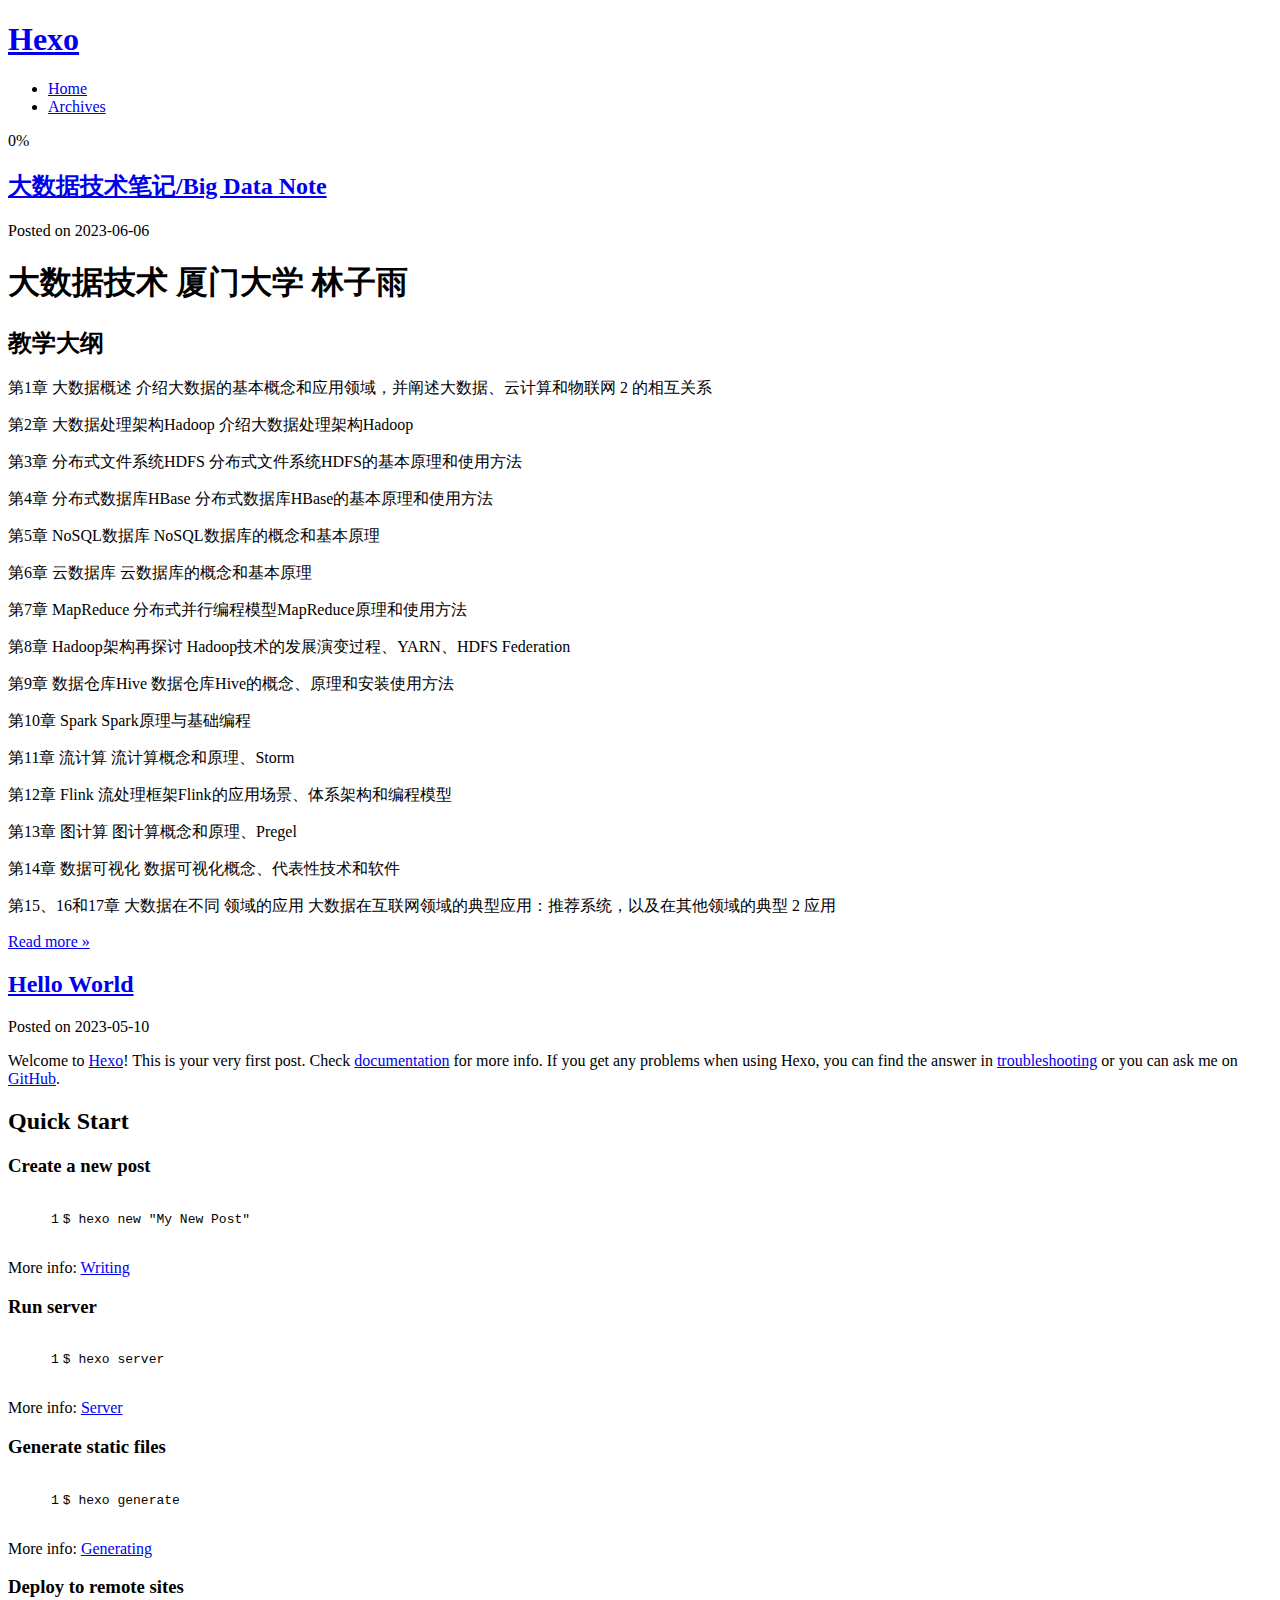
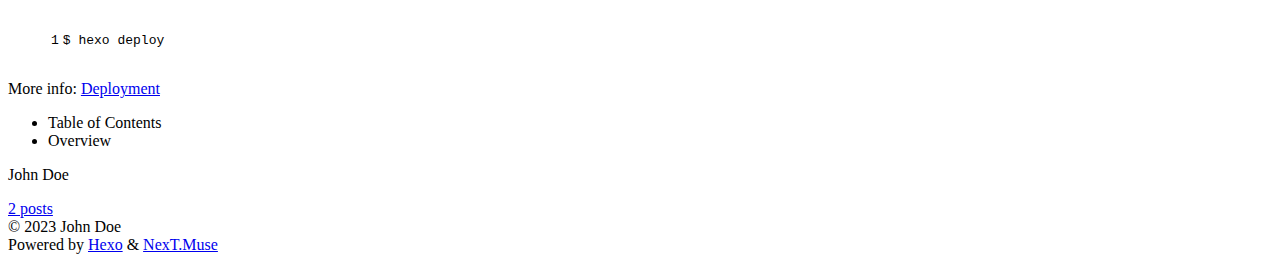
==== commit fbe16169: "Site updated: 2023-06-06 17:20:37" ====
--- a/index.html
+++ b/index.html
@@ -1,12 +1,25 @@
 <!DOCTYPE html>
-<html>
+<html lang="en">
 <head>
-  <meta charset="utf-8">
-  
-
-  
-  <title>Hexo</title>
-  <meta name="viewport" content="width=device-width, initial-scale=1, maximum-scale=1">
+  <meta charset="UTF-8">
+<meta name="viewport" content="width=device-width, initial-scale=1, maximum-scale=2">
+<meta name="theme-color" content="#222">
+<meta name="generator" content="Hexo 5.4.2">
+  <link rel="apple-touch-icon" sizes="180x180" href="/myblog/images/apple-touch-icon-next.png">
+  <link rel="icon" type="image/png" sizes="32x32" href="/myblog/images/favicon-32x32-next.png">
+  <link rel="icon" type="image/png" sizes="16x16" href="/myblog/images/favicon-16x16-next.png">
+  <link rel="mask-icon" href="/myblog/images/logo.svg" color="#222">
+
+<link rel="stylesheet" href="/myblog/css/main.css">
+
+
+<link rel="stylesheet" href="/myblog/lib/font-awesome/css/all.min.css">
+
+<script id="hexo-configurations">
+    var NexT = window.NexT || {};
+    var CONFIG = {"hostname":"35000ft.github.io","root":"/myblog/","scheme":"Muse","version":"7.8.0","exturl":false,"sidebar":{"position":"left","display":"post","padding":18,"offset":12,"onmobile":false},"copycode":{"enable":false,"show_result":false,"style":null},"back2top":{"enable":true,"sidebar":false,"scrollpercent":false},"bookmark":{"enable":false,"color":"#222","save":"auto"},"fancybox":false,"mediumzoom":false,"lazyload":false,"pangu":false,"comments":{"style":"tabs","active":null,"storage":true,"lazyload":false,"nav":null},"algolia":{"hits":{"per_page":10},"labels":{"input_placeholder":"Search for Posts","hits_empty":"We didn't find any results for the search: ${query}","hits_stats":"${hits} results found in ${time} ms"}},"localsearch":{"enable":false,"trigger":"auto","top_n_per_article":1,"unescape":false,"preload":false},"motion":{"enable":true,"async":false,"transition":{"post_block":"fadeIn","post_header":"slideDownIn","post_body":"slideDownIn","coll_header":"slideLeftIn","sidebar":"slideUpIn"}}};
+  </script>
+
   <meta property="og:type" content="website">
 <meta property="og:title" content="Hexo">
 <meta property="og:url" content="https://35000ft.github.io/myblog/index.html">
@@ -14,115 +27,244 @@
 <meta property="og:locale" content="en_US">
 <meta property="article:author" content="John Doe">
 <meta name="twitter:card" content="summary">
-  
-    <link rel="alternate" href="/myblog/atom.xml" title="Hexo" type="application/atom+xml">
-  
-  
-    <link rel="icon" href="/favicon.png">
-  
-  
-    <link href="//fonts.googleapis.com/css?family=Source+Code+Pro" rel="stylesheet" type="text/css">
-  
-  
-<link rel="stylesheet" href="/myblog/css/style.css">
-
-<meta name="generator" content="Hexo 5.4.2"></head>
-
-<body>
-  <div id="container">
-    <div id="wrap">
-      <header id="header">
-  <div id="banner"></div>
-  <div id="header-outer" class="outer">
-    <div id="header-title" class="inner">
-      <h1 id="logo-wrap">
-        <a href="/myblog/" id="logo">Hexo</a>
-      </h1>
-      
+
+<link rel="canonical" href="https://35000ft.github.io/myblog/">
+
+
+<script id="page-configurations">
+  // https://hexo.io/docs/variables.html
+  CONFIG.page = {
+    sidebar: "",
+    isHome : true,
+    isPost : false,
+    lang   : 'en'
+  };
+</script>
+
+  <title>Hexo</title>
+  
+
+
+
+
+
+
+  <noscript>
+  <style>
+  .use-motion .brand,
+  .use-motion .menu-item,
+  .sidebar-inner,
+  .use-motion .post-block,
+  .use-motion .pagination,
+  .use-motion .comments,
+  .use-motion .post-header,
+  .use-motion .post-body,
+  .use-motion .collection-header { opacity: initial; }
+
+  .use-motion .site-title,
+  .use-motion .site-subtitle {
+    opacity: initial;
+    top: initial;
+  }
+
+  .use-motion .logo-line-before i { left: initial; }
+  .use-motion .logo-line-after i { right: initial; }
+  </style>
+</noscript>
+
+</head>
+
+<body itemscope itemtype="http://schema.org/WebPage">
+  <div class="container use-motion">
+    <div class="headband"></div>
+
+    <header class="header" itemscope itemtype="http://schema.org/WPHeader">
+      <div class="header-inner"><div class="site-brand-container">
+  <div class="site-nav-toggle">
+    <div class="toggle" aria-label="Toggle navigation bar">
+      <span class="toggle-line toggle-line-first"></span>
+      <span class="toggle-line toggle-line-middle"></span>
+      <span class="toggle-line toggle-line-last"></span>
     </div>
-    <div id="header-inner" class="inner">
-      <nav id="main-nav">
-        <a id="main-nav-toggle" class="nav-icon"></a>
+  </div>
+
+  <div class="site-meta">
+
+    <a href="/myblog/" class="brand" rel="start">
+      <span class="logo-line-before"><i></i></span>
+      <h1 class="site-title">Hexo</h1>
+      <span class="logo-line-after"><i></i></span>
+    </a>
+  </div>
+
+  <div class="site-nav-right">
+    <div class="toggle popup-trigger">
+    </div>
+  </div>
+</div>
+
+
+
+
+<nav class="site-nav">
+  <ul id="menu" class="main-menu menu">
+        <li class="menu-item menu-item-home">
+
+    <a href="/myblog/" rel="section"><i class="fa fa-home fa-fw"></i>Home</a>
+
+  </li>
+        <li class="menu-item menu-item-archives">
+
+    <a href="/myblog/archives/" rel="section"><i class="fa fa-archive fa-fw"></i>Archives</a>
+
+  </li>
+  </ul>
+</nav>
+
+
+
+
+</div>
+    </header>
+
+    
+  <div class="back-to-top">
+    <i class="fa fa-arrow-up"></i>
+    <span>0%</span>
+  </div>
+
+
+    <main class="main">
+      <div class="main-inner">
+        <div class="content-wrap">
+          
+
+          <div class="content index posts-expand">
+            
+      
+  
+  
+  <article itemscope itemtype="http://schema.org/Article" class="post-block" lang="en">
+    <link itemprop="mainEntityOfPage" href="https://35000ft.github.io/myblog/2023/06/06/bigdata-note/">
+
+    <span hidden itemprop="author" itemscope itemtype="http://schema.org/Person">
+      <meta itemprop="image" content="/myblog/images/avatar.gif">
+      <meta itemprop="name" content="John Doe">
+      <meta itemprop="description" content="">
+    </span>
+
+    <span hidden itemprop="publisher" itemscope itemtype="http://schema.org/Organization">
+      <meta itemprop="name" content="Hexo">
+    </span>
+      <header class="post-header">
+        <h2 class="post-title" itemprop="name headline">
+          
+            <a href="/myblog/2023/06/06/bigdata-note/" class="post-title-link" itemprop="url">大数据技术笔记/Big Data Note</a>
+        </h2>
+
+        <div class="post-meta">
+            <span class="post-meta-item">
+              <span class="post-meta-item-icon">
+                <i class="far fa-calendar"></i>
+              </span>
+              <span class="post-meta-item-text">Posted on</span>
+              
+
+              <time title="Created: 2023-06-06 17:12:59 / Modified: 17:19:02" itemprop="dateCreated datePublished" datetime="2023-06-06T17:12:59+08:00">2023-06-06</time>
+            </span>
+
+          
+
+        </div>
+      </header>
+
+    
+    
+    
+    <div class="post-body" itemprop="articleBody">
+
+      
+          <h1 id="大数据技术-厦门大学-林子雨"><a href="#大数据技术-厦门大学-林子雨" class="headerlink" title="大数据技术 厦门大学 林子雨"></a>大数据技术 厦门大学 林子雨</h1><h2 id="教学大纲"><a href="#教学大纲" class="headerlink" title="教学大纲"></a>教学大纲</h2><p>第1章 大数据概述 介绍大数据的基本概念和应用领域，并阐述大数据、云计算和物联网 2 的相互关系</p>
+<p>第2章 大数据处理架构Hadoop 介绍大数据处理架构Hadoop</p>
+<p>第3章 分布式文件系统HDFS 分布式文件系统HDFS的基本原理和使用方法 </p>
+<p>第4章 分布式数据库HBase 分布式数据库HBase的基本原理和使用方法 </p>
+<p>第5章 NoSQL数据库 NoSQL数据库的概念和基本原理 </p>
+<p>第6章 云数据库 云数据库的概念和基本原理 </p>
+<p>第7章 MapReduce 分布式并行编程模型MapReduce原理和使用方法 </p>
+<p>第8章 Hadoop架构再探讨 Hadoop技术的发展演变过程、YARN、HDFS Federation </p>
+<p>第9章 数据仓库Hive 数据仓库Hive的概念、原理和安装使用方法 </p>
+<p>第10章 Spark Spark原理与基础编程 </p>
+<p>第11章 流计算 流计算概念和原理、Storm </p>
+<p>第12章 Flink 流处理框架Flink的应用场景、体系架构和编程模型 </p>
+<p>第13章 图计算 图计算概念和原理、Pregel </p>
+<p>第14章 数据可视化 数据可视化概念、代表性技术和软件</p>
+<p>第15、16和17章 大数据在不同 领域的应用 大数据在互联网领域的典型应用：推荐系统，以及在其他领域的典型 2 应用</p>
+          <!--noindex-->
+            <div class="post-button">
+              <a class="btn" href="/myblog/2023/06/06/bigdata-note/#more" rel="contents">
+                Read more &raquo;
+              </a>
+            </div>
+          <!--/noindex-->
         
-          <a class="main-nav-link" href="/myblog/">Home</a>
-        
-          <a class="main-nav-link" href="/myblog/archives">Archives</a>
-        
-      </nav>
-      <nav id="sub-nav">
-        
-          <a id="nav-rss-link" class="nav-icon" href="/myblog/atom.xml" title="RSS Feed"></a>
-        
-        <a id="nav-search-btn" class="nav-icon" title="Search"></a>
-      </nav>
-      <div id="search-form-wrap">
-        <form action="//google.com/search" method="get" accept-charset="UTF-8" class="search-form"><input type="search" name="q" class="search-form-input" placeholder="Search"><button type="submit" class="search-form-submit">&#xF002;</button><input type="hidden" name="sitesearch" value="https://35000ft.github.io/myblog"></form>
-      </div>
+      
     </div>
-  </div>
-</header>
-      <div class="outer">
-        <section id="main">
-  
-    <article id="post-first" class="article article-type-post" itemscope itemprop="blogPost">
-  <div class="article-meta">
-    <a href="/myblog/2023/05/10/first/" class="article-date">
-  <time datetime="2023-05-10T02:33:00.000Z" itemprop="datePublished">2023-05-10</time>
-</a>
-    
-  </div>
-  <div class="article-inner">
-    
-    
-      <header class="article-header">
-        
-  
-    <h1 itemprop="name">
-      <a class="article-title" href="/myblog/2023/05/10/first/">first</a>
-    </h1>
-  
-
+
+    
+    
+    
+      <footer class="post-footer">
+        <div class="post-eof"></div>
+      </footer>
+  </article>
+  
+  
+  
+
+      
+  
+  
+  <article itemscope itemtype="http://schema.org/Article" class="post-block" lang="en">
+    <link itemprop="mainEntityOfPage" href="https://35000ft.github.io/myblog/2023/05/10/hello-world/">
+
+    <span hidden itemprop="author" itemscope itemtype="http://schema.org/Person">
+      <meta itemprop="image" content="/myblog/images/avatar.gif">
+      <meta itemprop="name" content="John Doe">
+      <meta itemprop="description" content="">
+    </span>
+
+    <span hidden itemprop="publisher" itemscope itemtype="http://schema.org/Organization">
+      <meta itemprop="name" content="Hexo">
+    </span>
+      <header class="post-header">
+        <h2 class="post-title" itemprop="name headline">
+          
+            <a href="/myblog/2023/05/10/hello-world/" class="post-title-link" itemprop="url">Hello World</a>
+        </h2>
+
+        <div class="post-meta">
+            <span class="post-meta-item">
+              <span class="post-meta-item-icon">
+                <i class="far fa-calendar"></i>
+              </span>
+              <span class="post-meta-item-text">Posted on</span>
+              
+
+              <time title="Created: 2023-05-10 10:30:45 / Modified: 10:25:45" itemprop="dateCreated datePublished" datetime="2023-05-10T10:30:45+08:00">2023-05-10</time>
+            </span>
+
+          
+
+        </div>
       </header>
-    
-    <div class="article-entry" itemprop="articleBody">
-      
-        
-      
-    </div>
-    <footer class="article-footer">
-      <a data-url="https://35000ft.github.io/myblog/2023/05/10/first/" data-id="clhh4ptc400008olca3snhykp" class="article-share-link">Share</a>
-      
-      
-    </footer>
-  </div>
-  
-</article>
-
-
-  
-    <article id="post-hello-world" class="article article-type-post" itemscope itemprop="blogPost">
-  <div class="article-meta">
-    <a href="/myblog/2023/05/10/hello-world/" class="article-date">
-  <time datetime="2023-05-10T02:30:45.037Z" itemprop="datePublished">2023-05-10</time>
-</a>
-    
-  </div>
-  <div class="article-inner">
-    
-    
-      <header class="article-header">
-        
-  
-    <h1 itemprop="name">
-      <a class="article-title" href="/myblog/2023/05/10/hello-world/">Hello World</a>
-    </h1>
-  
-
-      </header>
-    
-    <div class="article-entry" itemprop="articleBody">
-      
-        <p>Welcome to <a target="_blank" rel="noopener" href="https://hexo.io/">Hexo</a>! This is your very first post. Check <a target="_blank" rel="noopener" href="https://hexo.io/docs/">documentation</a> for more info. If you get any problems when using Hexo, you can find the answer in <a target="_blank" rel="noopener" href="https://hexo.io/docs/troubleshooting.html">troubleshooting</a> or you can ask me on <a target="_blank" rel="noopener" href="https://github.com/hexojs/hexo/issues">GitHub</a>.</p>
+
+    
+    
+    
+    <div class="post-body" itemprop="articleBody">
+
+      
+          <p>Welcome to <a target="_blank" rel="noopener" href="https://hexo.io/">Hexo</a>! This is your very first post. Check <a target="_blank" rel="noopener" href="https://hexo.io/docs/">documentation</a> for more info. If you get any problems when using Hexo, you can find the answer in <a target="_blank" rel="noopener" href="https://hexo.io/docs/troubleshooting.html">troubleshooting</a> or you can ask me on <a target="_blank" rel="noopener" href="https://github.com/hexojs/hexo/issues">GitHub</a>.</p>
 <h2 id="Quick-Start"><a href="#Quick-Start" class="headerlink" title="Quick Start"></a>Quick Start</h2><h3 id="Create-a-new-post"><a href="#Create-a-new-post" class="headerlink" title="Create a new post"></a>Create a new post</h3><figure class="highlight bash"><table><tr><td class="gutter"><pre><span class="line">1</span><br></pre></td><td class="code"><pre><span class="line">$ hexo new <span class="string">&quot;My New Post&quot;</span></span><br></pre></td></tr></table></figure>
 
 <p>More info: <a target="_blank" rel="noopener" href="https://hexo.io/docs/writing.html">Writing</a></p>
@@ -138,99 +280,171 @@
 
       
     </div>
-    <footer class="article-footer">
-      <a data-url="https://35000ft.github.io/myblog/2023/05/10/hello-world/" data-id="clhh4ptc900018olcgrpr68a7" class="article-share-link">Share</a>
-      
-      
+
+    
+    
+    
+      <footer class="post-footer">
+        <div class="post-eof"></div>
+      </footer>
+  </article>
+  
+  
+  
+
+
+  
+
+
+
+          </div>
+          
+
+<script>
+  window.addEventListener('tabs:register', () => {
+    let { activeClass } = CONFIG.comments;
+    if (CONFIG.comments.storage) {
+      activeClass = localStorage.getItem('comments_active') || activeClass;
+    }
+    if (activeClass) {
+      let activeTab = document.querySelector(`a[href="#comment-${activeClass}"]`);
+      if (activeTab) {
+        activeTab.click();
+      }
+    }
+  });
+  if (CONFIG.comments.storage) {
+    window.addEventListener('tabs:click', event => {
+      if (!event.target.matches('.tabs-comment .tab-content .tab-pane')) return;
+      let commentClass = event.target.classList[1];
+      localStorage.setItem('comments_active', commentClass);
+    });
+  }
+</script>
+
+        </div>
+          
+  
+  <div class="toggle sidebar-toggle">
+    <span class="toggle-line toggle-line-first"></span>
+    <span class="toggle-line toggle-line-middle"></span>
+    <span class="toggle-line toggle-line-last"></span>
+  </div>
+
+  <aside class="sidebar">
+    <div class="sidebar-inner">
+
+      <ul class="sidebar-nav motion-element">
+        <li class="sidebar-nav-toc">
+          Table of Contents
+        </li>
+        <li class="sidebar-nav-overview">
+          Overview
+        </li>
+      </ul>
+
+      <!--noindex-->
+      <div class="post-toc-wrap sidebar-panel">
+      </div>
+      <!--/noindex-->
+
+      <div class="site-overview-wrap sidebar-panel">
+        <div class="site-author motion-element" itemprop="author" itemscope itemtype="http://schema.org/Person">
+  <p class="site-author-name" itemprop="name">John Doe</p>
+  <div class="site-description" itemprop="description"></div>
+</div>
+<div class="site-state-wrap motion-element">
+  <nav class="site-state">
+      <div class="site-state-item site-state-posts">
+          <a href="/myblog/archives/">
+        
+          <span class="site-state-item-count">2</span>
+          <span class="site-state-item-name">posts</span>
+        </a>
+      </div>
+  </nav>
+</div>
+
+
+
+      </div>
+
+    </div>
+  </aside>
+  <div id="sidebar-dimmer"></div>
+
+
+      </div>
+    </main>
+
+    <footer class="footer">
+      <div class="footer-inner">
+        
+
+        
+
+<div class="copyright">
+  
+  &copy; 
+  <span itemprop="copyrightYear">2023</span>
+  <span class="with-love">
+    <i class="fa fa-heart"></i>
+  </span>
+  <span class="author" itemprop="copyrightHolder">John Doe</span>
+</div>
+  <div class="powered-by">Powered by <a href="https://hexo.io/" class="theme-link" rel="noopener" target="_blank">Hexo</a> & <a href="https://muse.theme-next.org/" class="theme-link" rel="noopener" target="_blank">NexT.Muse</a>
+  </div>
+
+        
+
+
+
+
+
+
+
+
+      </div>
     </footer>
   </div>
-  
-</article>
-
-
-  
-
-
-</section>
-        
-          <aside id="sidebar">
-  
-    
-
-  
-    
-
-  
-    
-  
-    
-  <div class="widget-wrap">
-    <h3 class="widget-title">Archives</h3>
-    <div class="widget">
-      <ul class="archive-list"><li class="archive-list-item"><a class="archive-list-link" href="/myblog/archives/2023/05/">May 2023</a></li></ul>
-    </div>
-  </div>
-
-
-  
-    
-  <div class="widget-wrap">
-    <h3 class="widget-title">Recent Posts</h3>
-    <div class="widget">
-      <ul>
-        
-          <li>
-            <a href="/myblog/2023/05/10/first/">first</a>
-          </li>
-        
-          <li>
-            <a href="/myblog/2023/05/10/hello-world/">Hello World</a>
-          </li>
-        
-      </ul>
-    </div>
-  </div>
-
-  
-</aside>
-        
-      </div>
-      <footer id="footer">
-  
-  <div class="outer">
-    <div id="footer-info" class="inner">
-      &copy; 2023 John Doe<br>
-      Powered by <a href="http://hexo.io/" target="_blank">Hexo</a>
-    </div>
-  </div>
-</footer>
-    </div>
-    <nav id="mobile-nav">
-  
-    <a href="/myblog/" class="mobile-nav-link">Home</a>
-  
-    <a href="/myblog/archives" class="mobile-nav-link">Archives</a>
-  
-</nav>
-    
-
-<script src="//ajax.googleapis.com/ajax/libs/jquery/2.0.3/jquery.min.js"></script>
-
-
-  
-<link rel="stylesheet" href="/myblog/fancybox/jquery.fancybox.css">
-
-  
-<script src="/myblog/fancybox/jquery.fancybox.pack.js"></script>
-
-
-
-
-<script src="/myblog/js/script.js"></script>
-
-
-
-
-  </div>
+
+  
+  <script src="/myblog/lib/anime.min.js"></script>
+  <script src="/myblog/lib/velocity/velocity.min.js"></script>
+  <script src="/myblog/lib/velocity/velocity.ui.min.js"></script>
+
+<script src="/myblog/js/utils.js"></script>
+
+<script src="/myblog/js/motion.js"></script>
+
+
+<script src="/myblog/js/schemes/muse.js"></script>
+
+
+<script src="/myblog/js/next-boot.js"></script>
+
+
+
+
+  
+
+
+
+
+
+
+
+
+
+
+
+
+
+
+
+  
+
+  
+
 </body>
-</html>+</html>
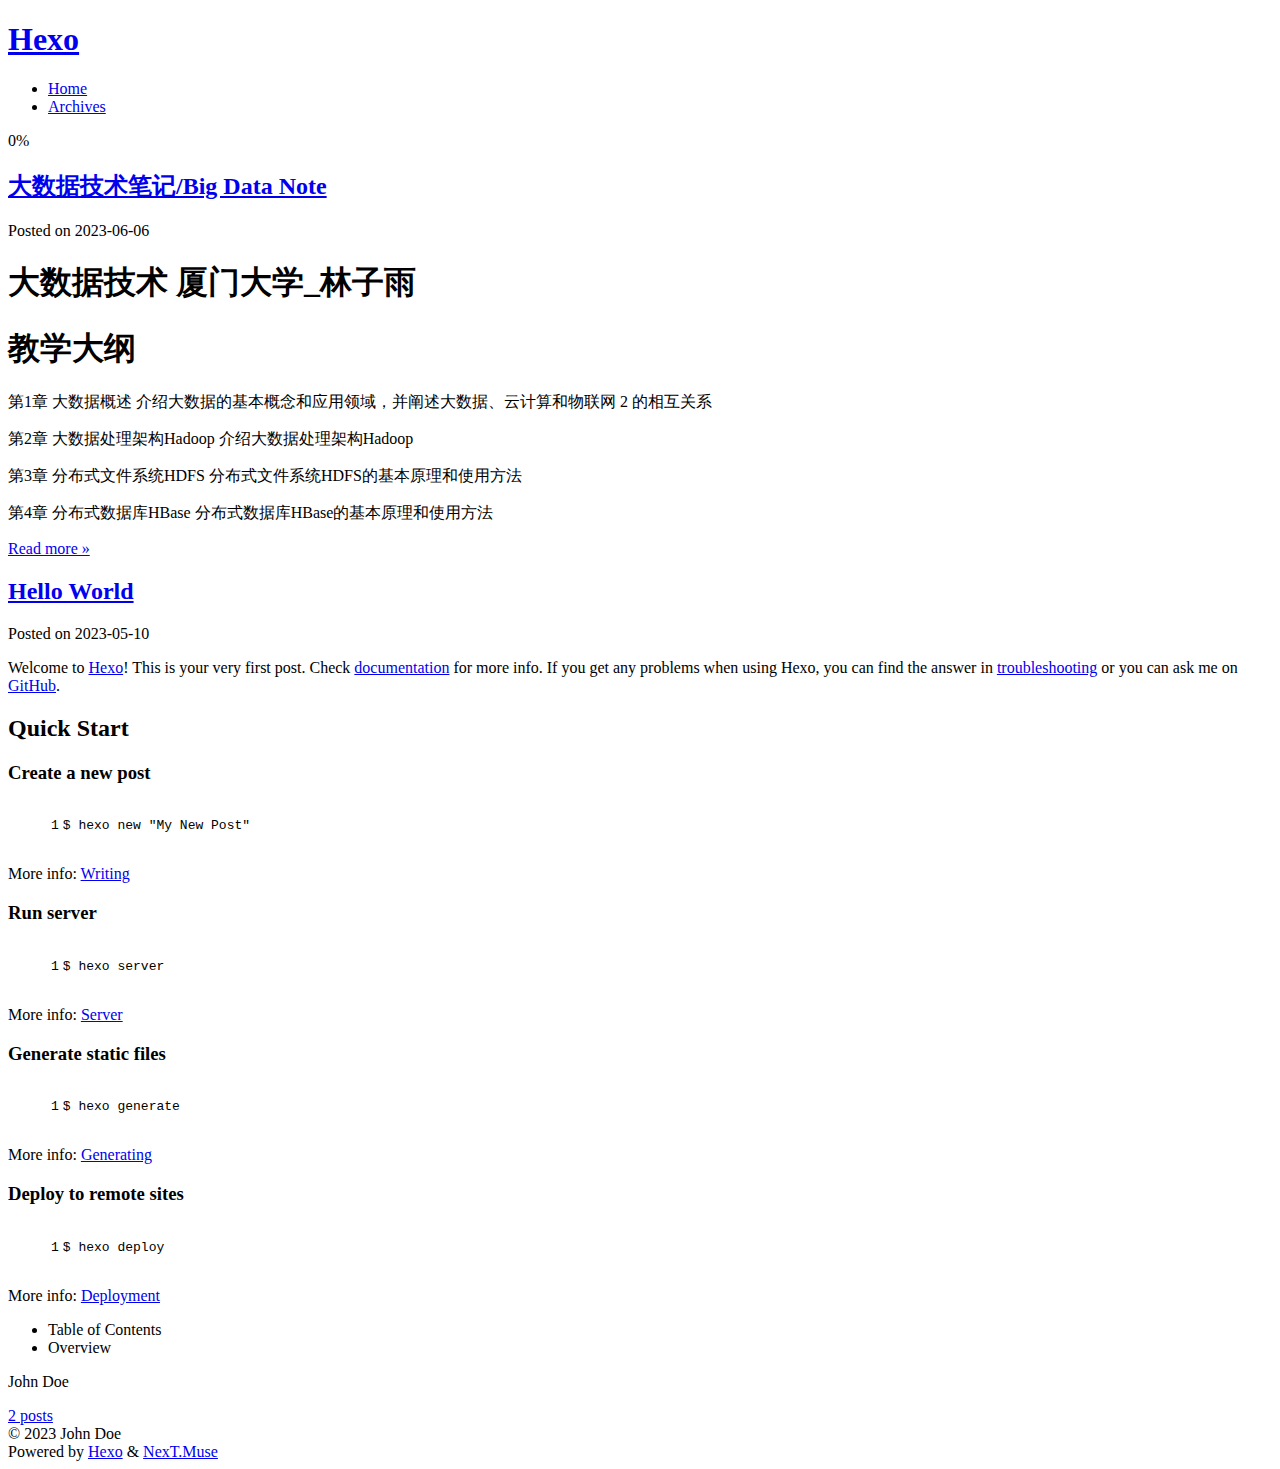
==== commit ea5d4928: "Site updated: 2023-06-06 21:24:09" ====
--- a/index.html
+++ b/index.html
@@ -170,7 +170,7 @@
               <span class="post-meta-item-text">Posted on</span>
               
 
-              <time title="Created: 2023-06-06 17:12:59 / Modified: 17:19:02" itemprop="dateCreated datePublished" datetime="2023-06-06T17:12:59+08:00">2023-06-06</time>
+              <time title="Created: 2023-06-06 17:12:59 / Modified: 21:22:09" itemprop="dateCreated datePublished" datetime="2023-06-06T17:12:59+08:00">2023-06-06</time>
             </span>
 
           
@@ -184,21 +184,10 @@
     <div class="post-body" itemprop="articleBody">
 
       
-          <h1 id="大数据技术-厦门大学-林子雨"><a href="#大数据技术-厦门大学-林子雨" class="headerlink" title="大数据技术 厦门大学 林子雨"></a>大数据技术 厦门大学 林子雨</h1><h2 id="教学大纲"><a href="#教学大纲" class="headerlink" title="教学大纲"></a>教学大纲</h2><p>第1章 大数据概述 介绍大数据的基本概念和应用领域，并阐述大数据、云计算和物联网 2 的相互关系</p>
+          <h1 id="大数据技术-厦门大学-林子雨"><a href="#大数据技术-厦门大学-林子雨" class="headerlink" title="大数据技术 厦门大学_林子雨"></a>大数据技术 厦门大学_林子雨</h1><h1 id="教学大纲"><a href="#教学大纲" class="headerlink" title="教学大纲"></a>教学大纲</h1><p>第1章 大数据概述 介绍大数据的基本概念和应用领域，并阐述大数据、云计算和物联网 2 的相互关系</p>
 <p>第2章 大数据处理架构Hadoop 介绍大数据处理架构Hadoop</p>
 <p>第3章 分布式文件系统HDFS 分布式文件系统HDFS的基本原理和使用方法 </p>
 <p>第4章 分布式数据库HBase 分布式数据库HBase的基本原理和使用方法 </p>
-<p>第5章 NoSQL数据库 NoSQL数据库的概念和基本原理 </p>
-<p>第6章 云数据库 云数据库的概念和基本原理 </p>
-<p>第7章 MapReduce 分布式并行编程模型MapReduce原理和使用方法 </p>
-<p>第8章 Hadoop架构再探讨 Hadoop技术的发展演变过程、YARN、HDFS Federation </p>
-<p>第9章 数据仓库Hive 数据仓库Hive的概念、原理和安装使用方法 </p>
-<p>第10章 Spark Spark原理与基础编程 </p>
-<p>第11章 流计算 流计算概念和原理、Storm </p>
-<p>第12章 Flink 流处理框架Flink的应用场景、体系架构和编程模型 </p>
-<p>第13章 图计算 图计算概念和原理、Pregel </p>
-<p>第14章 数据可视化 数据可视化概念、代表性技术和软件</p>
-<p>第15、16和17章 大数据在不同 领域的应用 大数据在互联网领域的典型应用：推荐系统，以及在其他领域的典型 2 应用</p>
           <!--noindex-->
             <div class="post-button">
               <a class="btn" href="/myblog/2023/06/06/bigdata-note/#more" rel="contents">
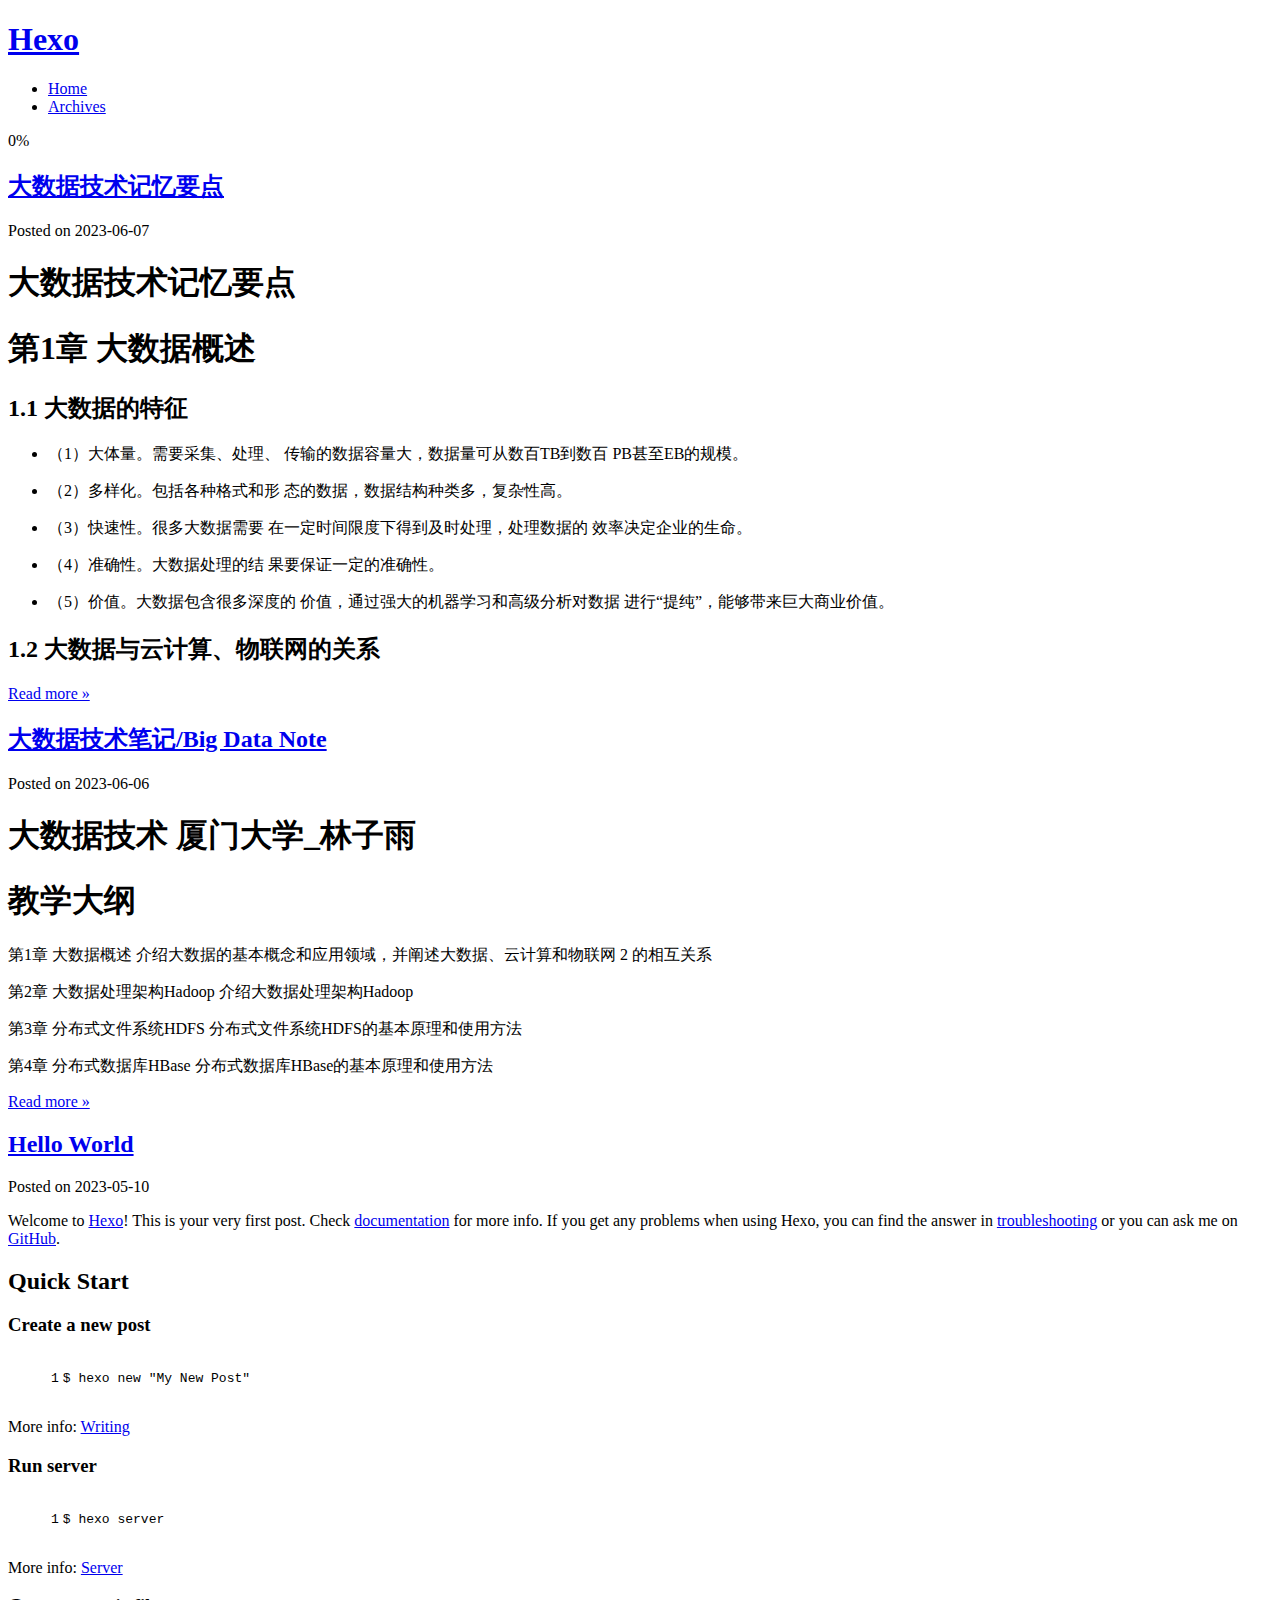
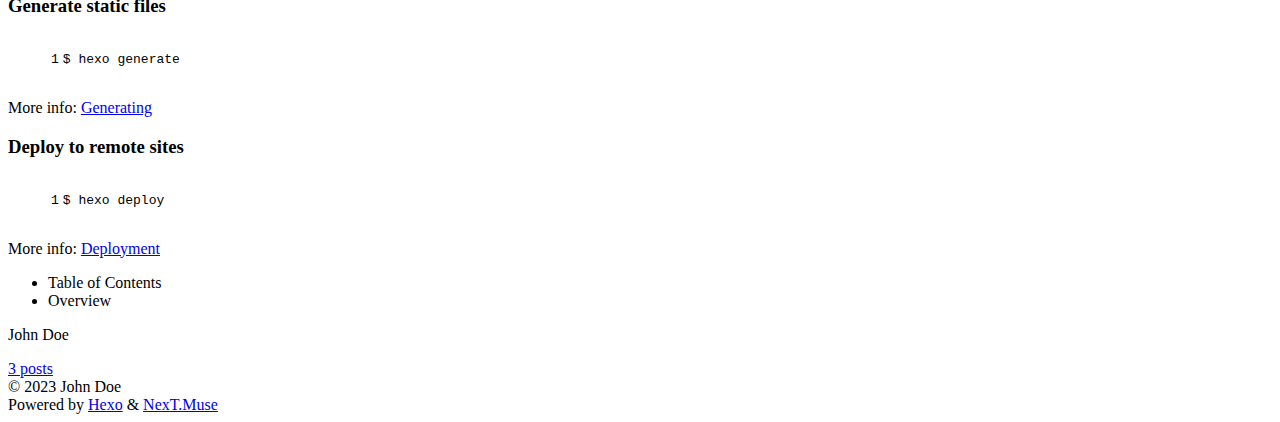
==== commit 9dff582b: "Site updated: 2023-06-07 11:21:36" ====
--- a/index.html
+++ b/index.html
@@ -141,6 +141,84 @@
 
           <div class="content index posts-expand">
             
+      
+  
+  
+  <article itemscope itemtype="http://schema.org/Article" class="post-block" lang="en">
+    <link itemprop="mainEntityOfPage" href="https://35000ft.github.io/myblog/2023/06/07/bigdata-remember-points/">
+
+    <span hidden itemprop="author" itemscope itemtype="http://schema.org/Person">
+      <meta itemprop="image" content="/myblog/images/avatar.gif">
+      <meta itemprop="name" content="John Doe">
+      <meta itemprop="description" content="">
+    </span>
+
+    <span hidden itemprop="publisher" itemscope itemtype="http://schema.org/Organization">
+      <meta itemprop="name" content="Hexo">
+    </span>
+      <header class="post-header">
+        <h2 class="post-title" itemprop="name headline">
+          
+            <a href="/myblog/2023/06/07/bigdata-remember-points/" class="post-title-link" itemprop="url">大数据技术记忆要点</a>
+        </h2>
+
+        <div class="post-meta">
+            <span class="post-meta-item">
+              <span class="post-meta-item-icon">
+                <i class="far fa-calendar"></i>
+              </span>
+              <span class="post-meta-item-text">Posted on</span>
+              
+
+              <time title="Created: 2023-06-07 11:12:59 / Modified: 11:21:10" itemprop="dateCreated datePublished" datetime="2023-06-07T11:12:59+08:00">2023-06-07</time>
+            </span>
+
+          
+
+        </div>
+      </header>
+
+    
+    
+    
+    <div class="post-body" itemprop="articleBody">
+
+      
+          <h1 id="大数据技术记忆要点"><a href="#大数据技术记忆要点" class="headerlink" title="大数据技术记忆要点"></a>大数据技术记忆要点</h1><h1 id="第1章-大数据概述"><a href="#第1章-大数据概述" class="headerlink" title="第1章 大数据概述"></a>第1章 大数据概述</h1><h2 id="1-1-大数据的特征"><a href="#1-1-大数据的特征" class="headerlink" title="1.1 大数据的特征"></a>1.1 大数据的特征</h2><ul>
+<li><p>（1）大体量。需要采集、处理、 传输的数据容量大，数据量可从数百TB到数百 PB甚至EB的规模。 </p>
+</li>
+<li><p>（2）多样化。包括各种格式和形 态的数据，数据结构种类多，复杂性高。 </p>
+</li>
+<li><p>（3）快速性。很多大数据需要 在一定时间限度下得到及时处理，处理数据的 效率决定企业的生命。</p>
+</li>
+<li><p>（4）准确性。大数据处理的结 果要保证一定的准确性。 </p>
+</li>
+<li><p>（5）价值。大数据包含很多深度的 价值，通过强大的机器学习和高级分析对数据 进行“提纯”，能够带来巨大商业价值。</p>
+</li>
+</ul>
+<h2 id="1-2-大数据与云计算、物联网的关系"><a href="#1-2-大数据与云计算、物联网的关系" class="headerlink" title="1.2 大数据与云计算、物联网的关系"></a>1.2 大数据与云计算、物联网的关系</h2>
+          <!--noindex-->
+            <div class="post-button">
+              <a class="btn" href="/myblog/2023/06/07/bigdata-remember-points/#more" rel="contents">
+                Read more &raquo;
+              </a>
+            </div>
+          <!--/noindex-->
+        
+      
+    </div>
+
+    
+    
+    
+      <footer class="post-footer">
+        <div class="post-eof"></div>
+      </footer>
+  </article>
+  
+  
+  
+
       
   
   
@@ -347,7 +425,7 @@
       <div class="site-state-item site-state-posts">
           <a href="/myblog/archives/">
         
-          <span class="site-state-item-count">2</span>
+          <span class="site-state-item-count">3</span>
           <span class="site-state-item-name">posts</span>
         </a>
       </div>
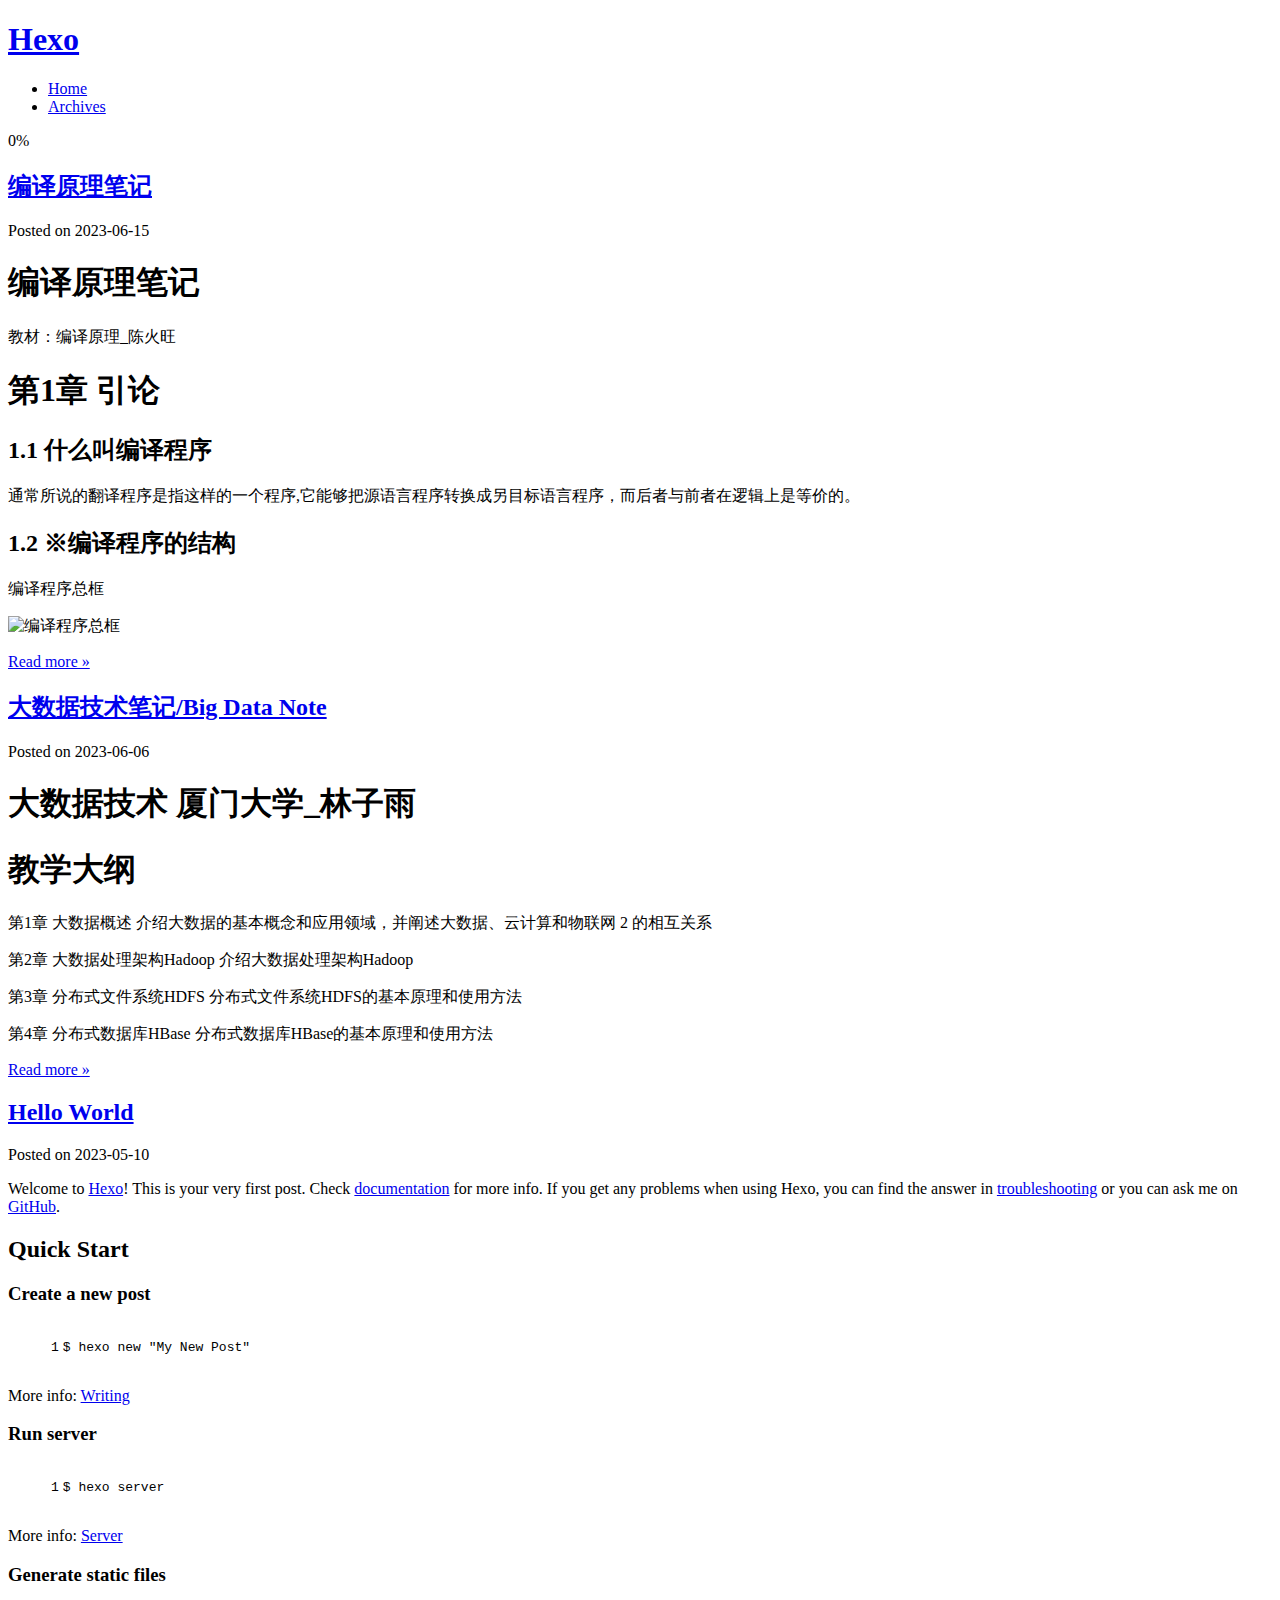
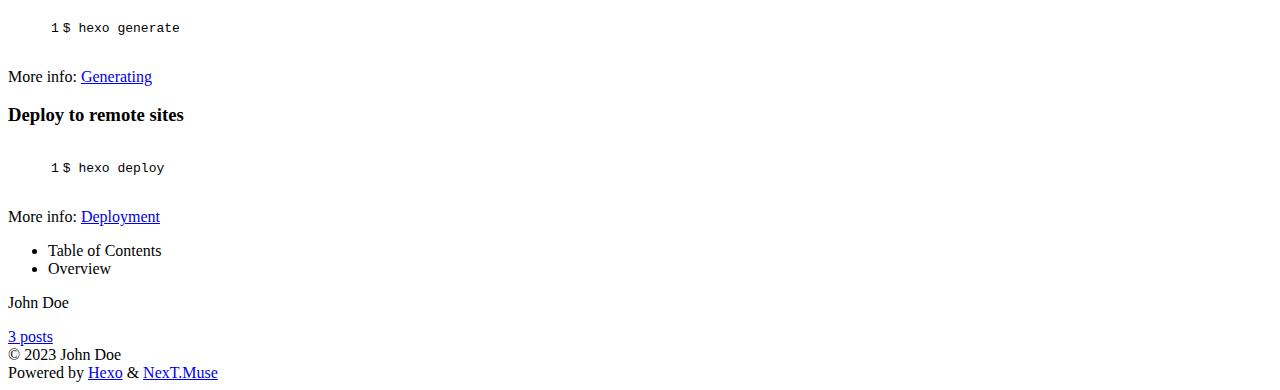
==== commit 9cf61df9: "Site updated: 2023-06-15 17:00:20" ====
--- a/index.html
+++ b/index.html
@@ -145,7 +145,7 @@
   
   
   <article itemscope itemtype="http://schema.org/Article" class="post-block" lang="en">
-    <link itemprop="mainEntityOfPage" href="https://35000ft.github.io/myblog/2023/06/07/bigdata-remember-points/">
+    <link itemprop="mainEntityOfPage" href="https://35000ft.github.io/myblog/2023/06/15/CompilationPrinciple_note/">
 
     <span hidden itemprop="author" itemscope itemtype="http://schema.org/Person">
       <meta itemprop="image" content="/myblog/images/avatar.gif">
@@ -159,7 +159,7 @@
       <header class="post-header">
         <h2 class="post-title" itemprop="name headline">
           
-            <a href="/myblog/2023/06/07/bigdata-remember-points/" class="post-title-link" itemprop="url">大数据技术记忆要点</a>
+            <a href="/myblog/2023/06/15/CompilationPrinciple_note/" class="post-title-link" itemprop="url">编译原理笔记</a>
         </h2>
 
         <div class="post-meta">
@@ -170,7 +170,7 @@
               <span class="post-meta-item-text">Posted on</span>
               
 
-              <time title="Created: 2023-06-07 11:12:59 / Modified: 11:21:10" itemprop="dateCreated datePublished" datetime="2023-06-07T11:12:59+08:00">2023-06-07</time>
+              <time title="Created: 2023-06-15 16:56:08 / Modified: 17:00:02" itemprop="dateCreated datePublished" datetime="2023-06-15T16:56:08+08:00">2023-06-15</time>
             </span>
 
           
@@ -184,22 +184,13 @@
     <div class="post-body" itemprop="articleBody">
 
       
-          <h1 id="大数据技术记忆要点"><a href="#大数据技术记忆要点" class="headerlink" title="大数据技术记忆要点"></a>大数据技术记忆要点</h1><h1 id="第1章-大数据概述"><a href="#第1章-大数据概述" class="headerlink" title="第1章 大数据概述"></a>第1章 大数据概述</h1><h2 id="1-1-大数据的特征"><a href="#1-1-大数据的特征" class="headerlink" title="1.1 大数据的特征"></a>1.1 大数据的特征</h2><ul>
-<li><p>（1）大体量。需要采集、处理、 传输的数据容量大，数据量可从数百TB到数百 PB甚至EB的规模。 </p>
-</li>
-<li><p>（2）多样化。包括各种格式和形 态的数据，数据结构种类多，复杂性高。 </p>
-</li>
-<li><p>（3）快速性。很多大数据需要 在一定时间限度下得到及时处理，处理数据的 效率决定企业的生命。</p>
-</li>
-<li><p>（4）准确性。大数据处理的结 果要保证一定的准确性。 </p>
-</li>
-<li><p>（5）价值。大数据包含很多深度的 价值，通过强大的机器学习和高级分析对数据 进行“提纯”，能够带来巨大商业价值。</p>
-</li>
-</ul>
-<h2 id="1-2-大数据与云计算、物联网的关系"><a href="#1-2-大数据与云计算、物联网的关系" class="headerlink" title="1.2 大数据与云计算、物联网的关系"></a>1.2 大数据与云计算、物联网的关系</h2>
+          <h1 id="编译原理笔记"><a href="#编译原理笔记" class="headerlink" title="编译原理笔记"></a>编译原理笔记</h1><p>教材：编译原理_陈火旺</p>
+<h1 id="第1章-引论"><a href="#第1章-引论" class="headerlink" title="第1章 引论"></a>第1章 引论</h1><h2 id="1-1-什么叫编译程序"><a href="#1-1-什么叫编译程序" class="headerlink" title="1.1 什么叫编译程序"></a>1.1 什么叫编译程序</h2><p>通常所说的翻译程序是指这样的一个程序,它能够把源语言程序转换成另目标语言程序，而后者与前者在逻辑上是等价的。</p>
+<h2 id="1-2-※编译程序的结构"><a href="#1-2-※编译程序的结构" class="headerlink" title="1.2 ※编译程序的结构"></a>1.2 ※编译程序的结构</h2><p>编译程序总框</p>
+<p><img src="/myblog/2023/06/15/CompilationPrinciple_note/1-1.png" alt="编译程序总框"></p>
           <!--noindex-->
             <div class="post-button">
-              <a class="btn" href="/myblog/2023/06/07/bigdata-remember-points/#more" rel="contents">
+              <a class="btn" href="/myblog/2023/06/15/CompilationPrinciple_note/#more" rel="contents">
                 Read more &raquo;
               </a>
             </div>
@@ -223,7 +214,7 @@
   
   
   <article itemscope itemtype="http://schema.org/Article" class="post-block" lang="en">
-    <link itemprop="mainEntityOfPage" href="https://35000ft.github.io/myblog/2023/06/06/bigdata-note/">
+    <link itemprop="mainEntityOfPage" href="https://35000ft.github.io/myblog/2023/06/06/BigData_note/">
 
     <span hidden itemprop="author" itemscope itemtype="http://schema.org/Person">
       <meta itemprop="image" content="/myblog/images/avatar.gif">
@@ -237,7 +228,7 @@
       <header class="post-header">
         <h2 class="post-title" itemprop="name headline">
           
-            <a href="/myblog/2023/06/06/bigdata-note/" class="post-title-link" itemprop="url">大数据技术笔记/Big Data Note</a>
+            <a href="/myblog/2023/06/06/BigData_note/" class="post-title-link" itemprop="url">大数据技术笔记/Big Data Note</a>
         </h2>
 
         <div class="post-meta">
@@ -268,7 +259,7 @@
 <p>第4章 分布式数据库HBase 分布式数据库HBase的基本原理和使用方法 </p>
           <!--noindex-->
             <div class="post-button">
-              <a class="btn" href="/myblog/2023/06/06/bigdata-note/#more" rel="contents">
+              <a class="btn" href="/myblog/2023/06/06/BigData_note/#more" rel="contents">
                 Read more &raquo;
               </a>
             </div>
